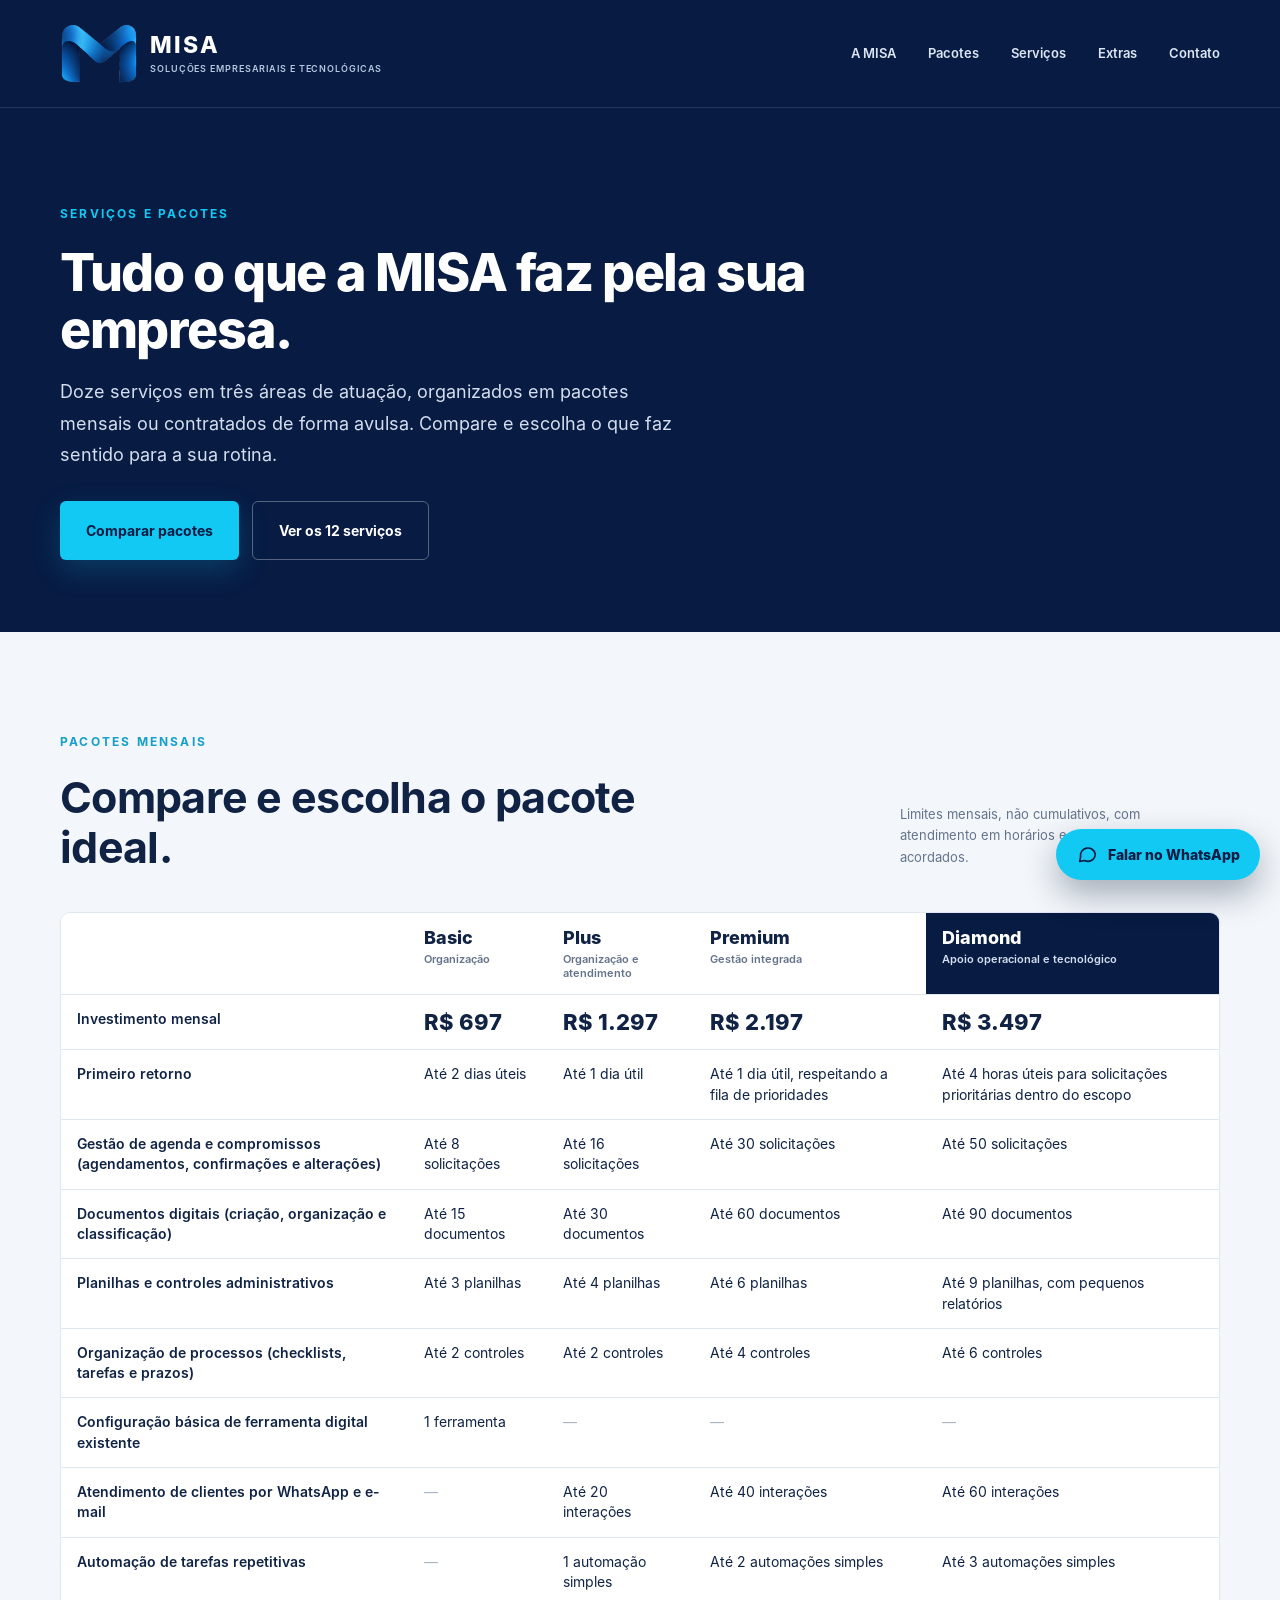
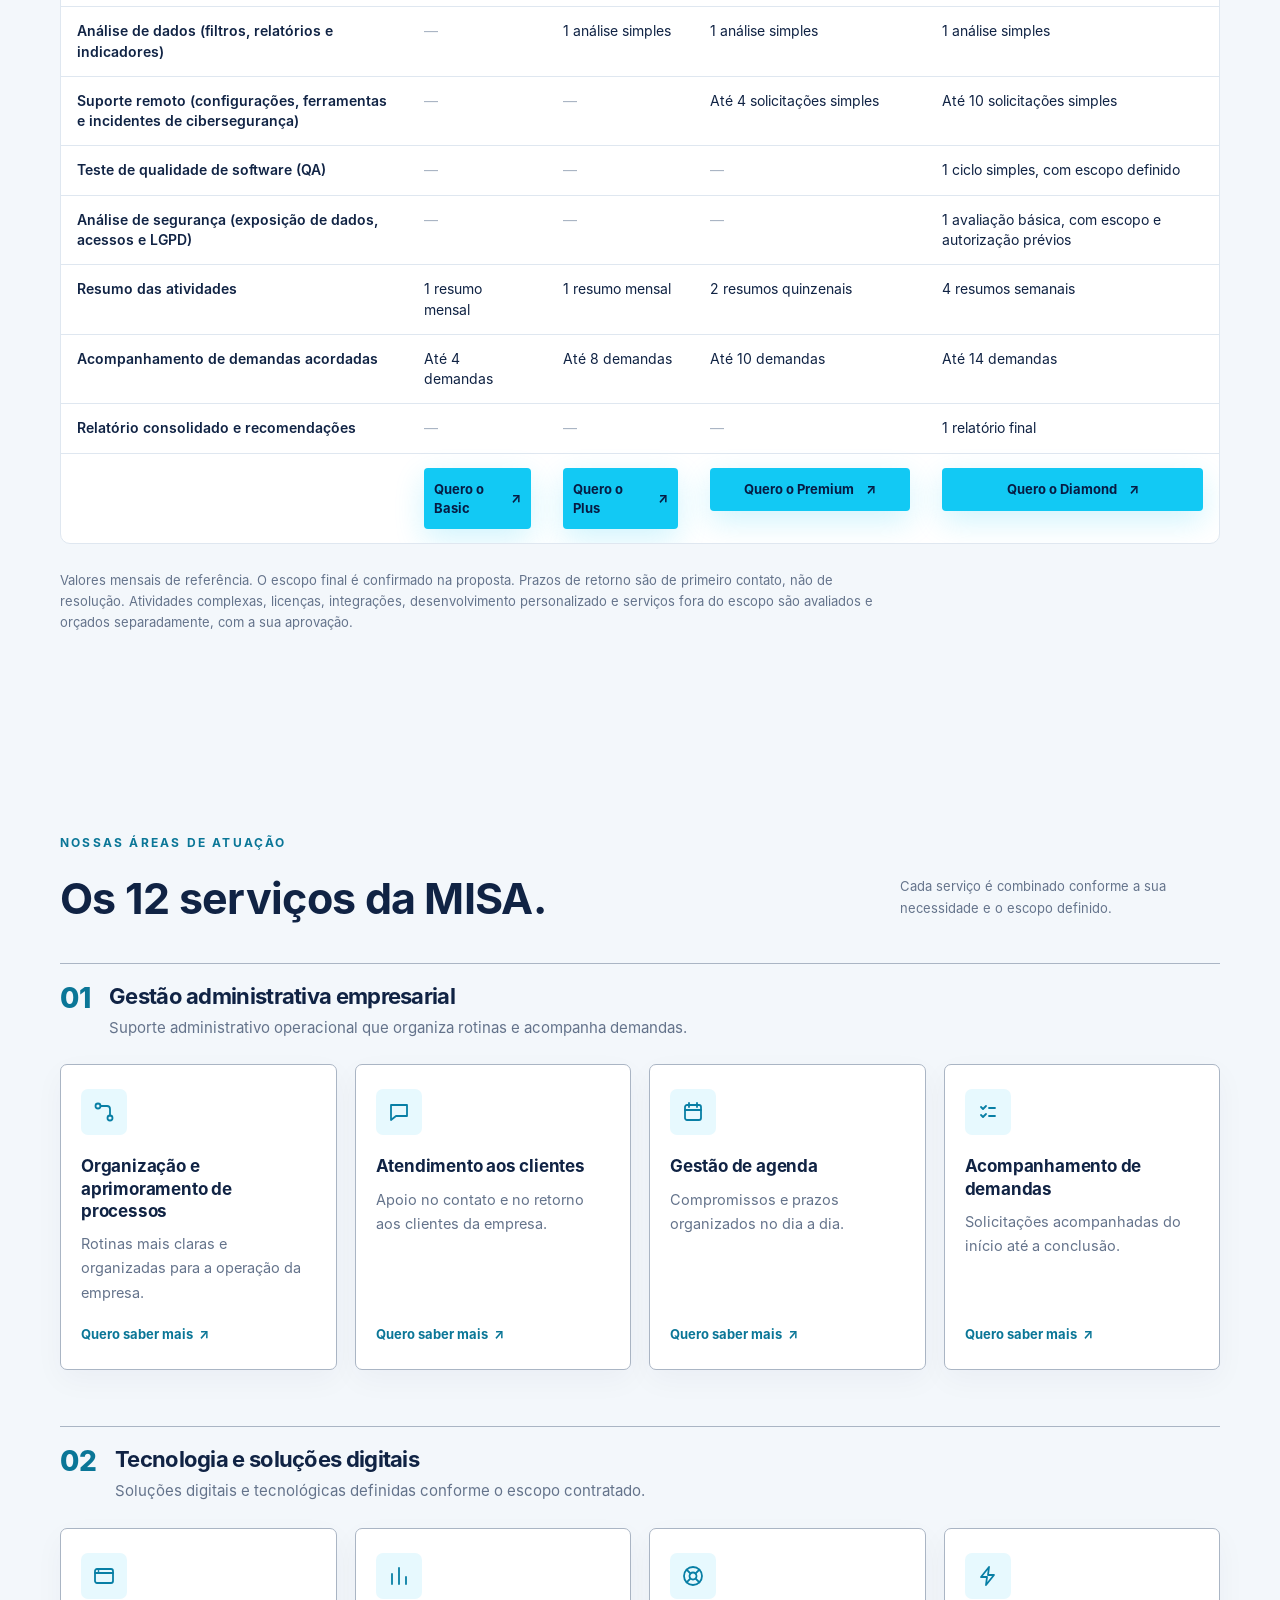
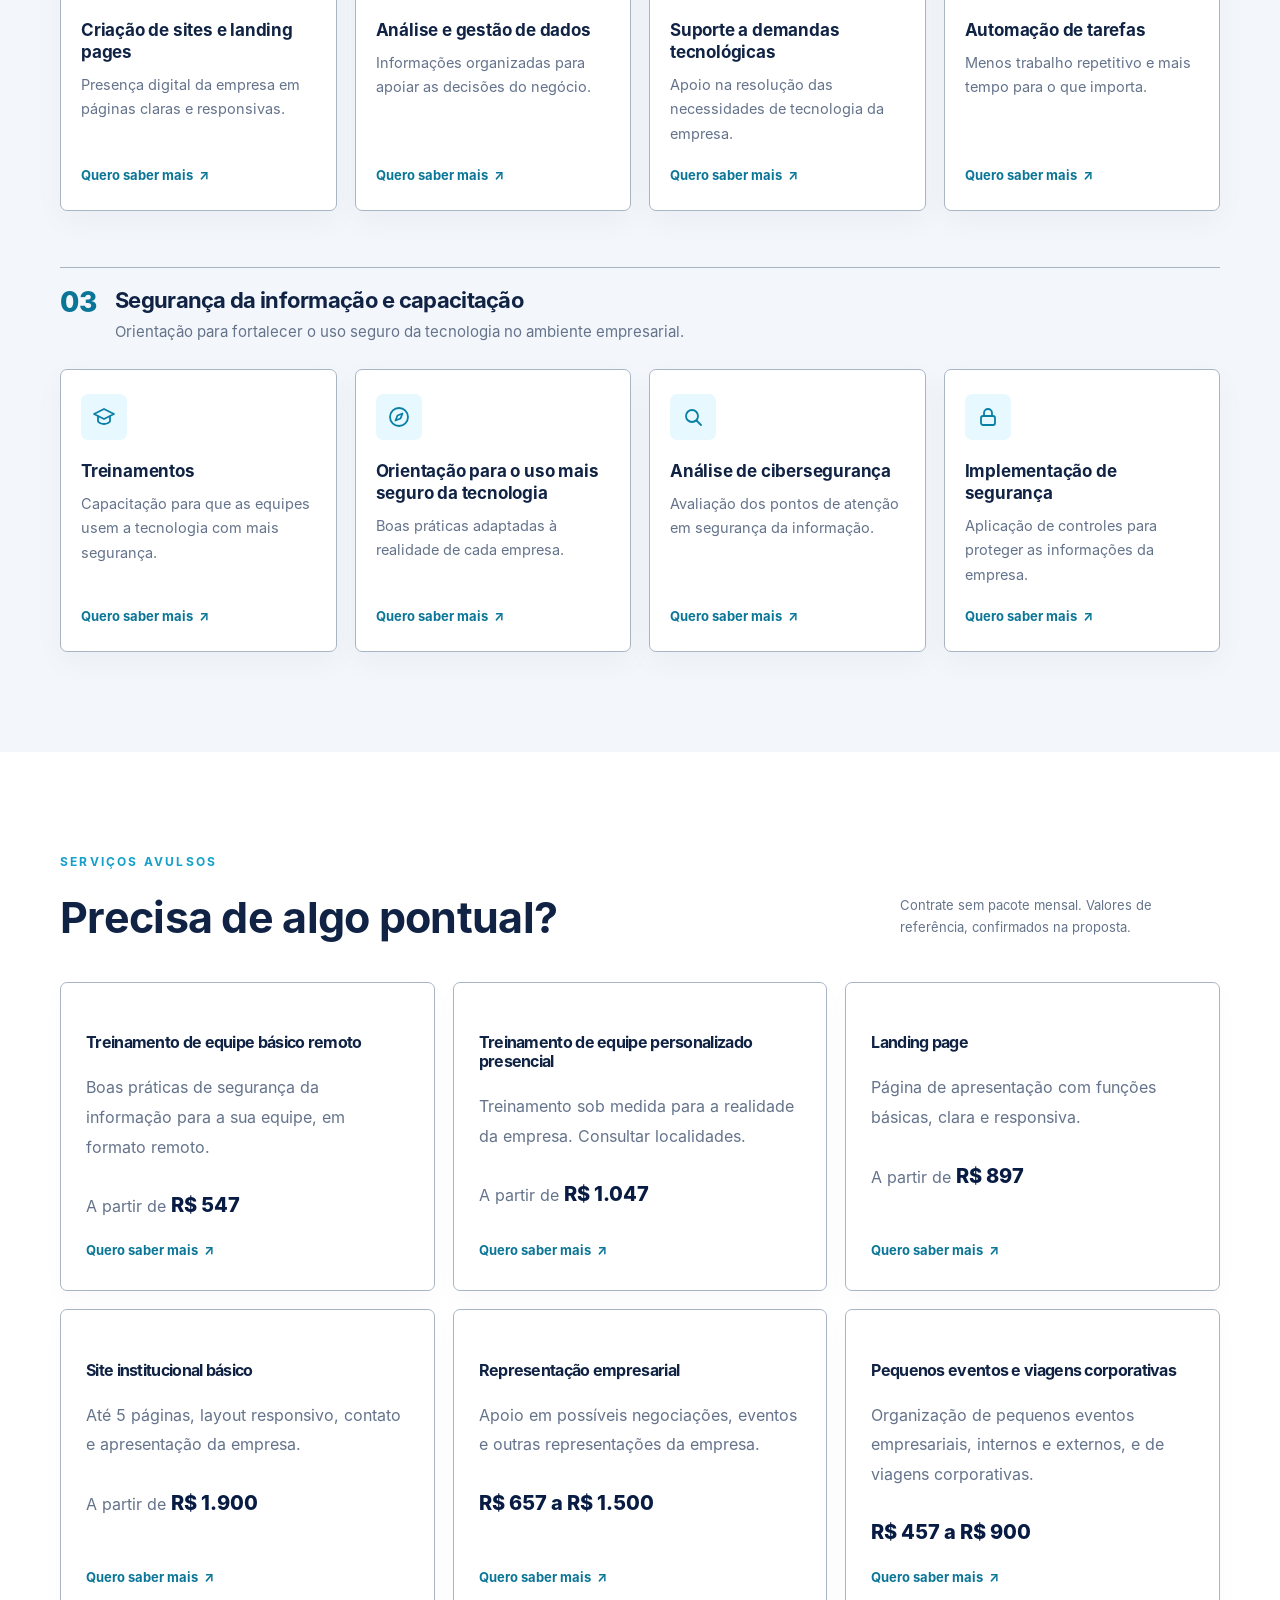
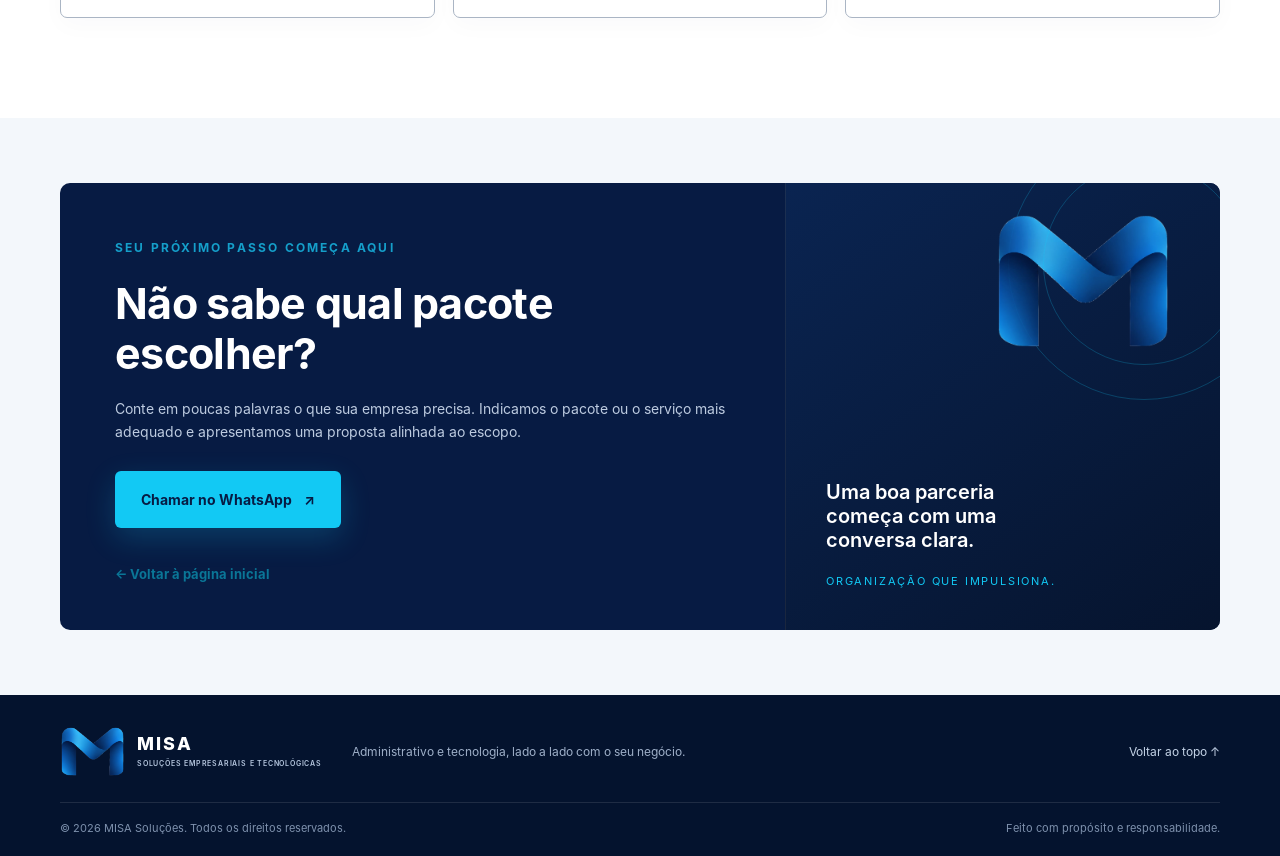
==== servicos.html @ 06e8f9dd "Add files via upload" ====
<!doctype html>
<html lang="pt-br">
<head>
  <meta charset="utf-8">
  <meta name="google" content="notranslate">
  <meta name="viewport" content="width=device-width, initial-scale=1">
  <meta name="theme-color" content="#071B43">
  <title>Serviços e pacotes | MISA Soluções</title>
  <meta name="description" content="Conheça os 12 serviços da MISA em gestão administrativa, tecnologia e segurança da informação, compare os pacotes Basic, Plus, Premium e Diamond e veja os serviços avulsos.">
  <meta name="robots" content="index, follow, max-image-preview:large">
  <meta name="referrer" content="strict-origin-when-cross-origin">
  <meta property="og:type" content="website">
  <meta property="og:locale" content="pt_br">
  <meta property="og:site_name" content="MISA Soluções">
  <meta property="og:title" content="Serviços e pacotes | MISA Soluções">
  <meta property="og:description" content="Conheça os 12 serviços da MISA em gestão administrativa, tecnologia e segurança da informação, compare os pacotes Basic, Plus, Premium e Diamond e veja os serviços avulsos.">
  <meta name="twitter:card" content="summary">
  <!-- CSP inicial para pré-visualização local; configure os mesmos controles (incluindo frame-ancestors) como cabeçalhos HTTP na hospedagem. -->
  <meta http-equiv="Content-Security-Policy" content="default-src 'self'; base-uri 'self'; object-src 'none'; form-action 'none'; upgrade-insecure-requests; img-src 'self'; style-src 'self'; script-src 'self'; connect-src 'self';">
  <link rel="icon" type="image/png" href="img/M-cortado.png">
  <link rel="preload" href="fonts/inter-400.woff2" as="font" type="font/woff2" crossorigin>
  <link rel="preload" href="fonts/inter-800.woff2" as="font" type="font/woff2" crossorigin>
  <link rel="stylesheet" href="styles.css">
  <script src="script.js" defer></script>
  <script type="application/ld+json">
{
  "@context": "https://schema.org",
  "@type": "ProfessionalService",
  "name": "MISA Soluções Empresariais e Tecnológicas",
  "alternateName": "MISA Soluções",
  "telephone": "+5551991355704",
  "email": "misa.solucoesadmetecnologia@gmail.com",
  "hasOfferCatalog": {
    "@type": "OfferCatalog",
    "name": "Produtos e serviços da MISA",
    "itemListElement": [
      {
        "@type": "OfferCatalog",
        "name": "Gestão administrativa empresarial",
        "itemListElement": [
          {
            "@type": "Offer",
            "itemOffered": {
              "@type": "Service",
              "name": "Organização e aprimoramento de processos",
              "description": "Rotinas mais claras e organizadas para a operação da empresa."
            }
          },
          {
            "@type": "Offer",
            "itemOffered": {
              "@type": "Service",
              "name": "Atendimento aos clientes",
              "description": "Apoio no contato e no retorno aos clientes da empresa."
            }
          },
          {
            "@type": "Offer",
            "itemOffered": {
              "@type": "Service",
              "name": "Gestão de agenda",
              "description": "Compromissos e prazos organizados no dia a dia."
            }
          },
          {
            "@type": "Offer",
            "itemOffered": {
              "@type": "Service",
              "name": "Acompanhamento de demandas",
              "description": "Solicitações acompanhadas do início até a conclusão."
            }
          }
        ]
      },
      {
        "@type": "OfferCatalog",
        "name": "Tecnologia e soluções digitais",
        "itemListElement": [
          {
            "@type": "Offer",
            "itemOffered": {
              "@type": "Service",
              "name": "Criação de sites e landing pages",
              "description": "Presença digital da empresa em páginas claras e responsivas."
            }
          },
          {
            "@type": "Offer",
            "itemOffered": {
              "@type": "Service",
              "name": "Análise e gestão de dados",
              "description": "Informações organizadas para apoiar as decisões do negócio."
            }
          },
          {
            "@type": "Offer",
            "itemOffered": {
              "@type": "Service",
              "name": "Suporte a demandas tecnológicas",
              "description": "Apoio na resolução das necessidades de tecnologia da empresa."
            }
          },
          {
            "@type": "Offer",
            "itemOffered": {
              "@type": "Service",
              "name": "Automação de tarefas",
              "description": "Menos trabalho repetitivo e mais tempo para o que importa."
            }
          }
        ]
      },
      {
        "@type": "OfferCatalog",
        "name": "Segurança da informação e capacitação",
        "itemListElement": [
          {
            "@type": "Offer",
            "itemOffered": {
              "@type": "Service",
              "name": "Treinamentos",
              "description": "Capacitação para que as equipes usem a tecnologia com mais segurança."
            }
          },
          {
            "@type": "Offer",
            "itemOffered": {
              "@type": "Service",
              "name": "Orientação para o uso mais seguro da tecnologia",
              "description": "Boas práticas adaptadas à realidade de cada empresa."
            }
          },
          {
            "@type": "Offer",
            "itemOffered": {
              "@type": "Service",
              "name": "Análise de cibersegurança",
              "description": "Avaliação dos pontos de atenção em segurança da informação."
            }
          },
          {
            "@type": "Offer",
            "itemOffered": {
              "@type": "Service",
              "name": "Implementação de segurança",
              "description": "Aplicação de controles para proteger as informações da empresa."
            }
          }
        ]
      }
    ]
  }
}
  </script>
</head>
<body id="topo">
  <a class="skip-link" href="#conteudo">Pular para o conteúdo</a>
  <header class="site-header">
    <div class="container nav-wrap">
      <a class="brand" href="index.html" aria-label="MISA Soluções - início">
        <img class="brand-symbol" src="img/M-cortado.png" alt="" width="891" height="702">
        <span class="brand-name">MISA <small>SOLUÇÕES EMPRESARIAIS E TECNOLÓGICAS</small></span>
      </a>
      <button class="menu-toggle" type="button" aria-expanded="false" aria-controls="nav-principal">
        <span class="sr-only">Abrir menu</span><span aria-hidden="true">☰</span>
      </button>
      <nav id="nav-principal" class="nav" aria-label="Navegação principal">
        <a href="index.html#sobre">A MISA</a>
        <a href="#pacotes">Pacotes</a>
        <a href="#servicos">Serviços</a>
        <a href="#avulsos">Extras</a>
        <a href="index.html#contato">Contato</a>
      </nav>
    </div>
  </header>

  <main id="conteudo">
    <section class="section page-hero">
      <div class="container">
        <p class="eyebrow">SERVIÇOS E PACOTES</p>
        <h1>Tudo o que a MISA faz pela sua empresa.</h1>
        <p class="hero-lead">Doze serviços em três áreas de atuação, organizados em pacotes mensais ou contratados de forma avulsa. Compare e escolha o que faz sentido para a sua rotina.</p>
        <div class="hero-actions">
          <a class="button button-primary button-lg" href="#pacotes">Comparar pacotes</a>
          <a class="button button-ghost button-lg" href="#servicos">Ver os 12 serviços</a>
        </div>
      </div>
    </section>

    <section class="section plans-compare" id="pacotes">
      <div class="container">
        <div class="section-heading"><div><p class="eyebrow">PACOTES MENSAIS</p><h2>Compare e escolha o pacote ideal.</h2></div><p>Limites mensais, não cumulativos, com atendimento em horários e canais previamente acordados.</p></div>
        <div class="table-wrap" role="region" aria-label="Comparação dos pacotes (role para o lado em telas pequenas)" tabindex="0">
          <table class="plan-table">
            <caption class="sr-only">Comparação dos pacotes mensais Basic, Plus, Premium e Diamond</caption>
            <thead><tr><th scope="col"><span class="sr-only">Item</span></th><th scope="col">Basic<small>Organização</small></th><th scope="col">Plus<small>Organização e atendimento</small></th><th scope="col">Premium<small>Gestão integrada</small></th><th scope="col" class="is-top">Diamond<small>Apoio operacional e tecnológico</small></th></tr></thead>
            <tbody>
              <tr class="row-price"><th scope="row">Investimento mensal</th><td><b>R$ 697</b></td><td><b>R$ 1.297</b></td><td><b>R$ 2.197</b></td><td><b>R$ 3.497</b></td></tr>
              <tr><th scope="row">Primeiro retorno</th><td>Até 2 dias úteis</td><td>Até 1 dia útil</td><td>Até 1 dia útil, respeitando a fila de prioridades</td><td>Até 4 horas úteis para solicitações prioritárias dentro do escopo</td></tr>
              <tr><th scope="row">Gestão de agenda e compromissos (agendamentos, confirmações e alterações)</th><td>Até 8 solicitações</td><td>Até 16 solicitações</td><td>Até 30 solicitações</td><td>Até 50 solicitações</td></tr>
              <tr><th scope="row">Documentos digitais (criação, organização e classificação)</th><td>Até 15 documentos</td><td>Até 30 documentos</td><td>Até 60 documentos</td><td>Até 90 documentos</td></tr>
              <tr><th scope="row">Planilhas e controles administrativos</th><td>Até 3 planilhas</td><td>Até 4 planilhas</td><td>Até 6 planilhas</td><td>Até 9 planilhas, com pequenos relatórios</td></tr>
              <tr><th scope="row">Organização de processos (checklists, tarefas e prazos)</th><td>Até 2 controles</td><td>Até 2 controles</td><td>Até 4 controles</td><td>Até 6 controles</td></tr>
              <tr><th scope="row">Configuração básica de ferramenta digital existente</th><td>1 ferramenta</td><td class="is-empty"><span aria-hidden="true">—</span><span class="sr-only">Não incluso</span></td><td class="is-empty"><span aria-hidden="true">—</span><span class="sr-only">Não incluso</span></td><td class="is-empty"><span aria-hidden="true">—</span><span class="sr-only">Não incluso</span></td></tr>
              <tr><th scope="row">Atendimento de clientes por WhatsApp e e-mail</th><td class="is-empty"><span aria-hidden="true">—</span><span class="sr-only">Não incluso</span></td><td>Até 20 interações</td><td>Até 40 interações</td><td>Até 60 interações</td></tr>
              <tr><th scope="row">Automação de tarefas repetitivas</th><td class="is-empty"><span aria-hidden="true">—</span><span class="sr-only">Não incluso</span></td><td>1 automação simples</td><td>Até 2 automações simples</td><td>Até 3 automações simples</td></tr>
              <tr><th scope="row">Análise de dados (filtros, relatórios e indicadores)</th><td class="is-empty"><span aria-hidden="true">—</span><span class="sr-only">Não incluso</span></td><td>1 análise simples</td><td>1 análise simples</td><td>1 análise simples</td></tr>
              <tr><th scope="row">Suporte remoto (configurações, ferramentas e incidentes de cibersegurança)</th><td class="is-empty"><span aria-hidden="true">—</span><span class="sr-only">Não incluso</span></td><td class="is-empty"><span aria-hidden="true">—</span><span class="sr-only">Não incluso</span></td><td>Até 4 solicitações simples</td><td>Até 10 solicitações simples</td></tr>
              <tr><th scope="row">Teste de qualidade de software (QA)</th><td class="is-empty"><span aria-hidden="true">—</span><span class="sr-only">Não incluso</span></td><td class="is-empty"><span aria-hidden="true">—</span><span class="sr-only">Não incluso</span></td><td class="is-empty"><span aria-hidden="true">—</span><span class="sr-only">Não incluso</span></td><td>1 ciclo simples, com escopo definido</td></tr>
              <tr><th scope="row">Análise de segurança (exposição de dados, acessos e LGPD)</th><td class="is-empty"><span aria-hidden="true">—</span><span class="sr-only">Não incluso</span></td><td class="is-empty"><span aria-hidden="true">—</span><span class="sr-only">Não incluso</span></td><td class="is-empty"><span aria-hidden="true">—</span><span class="sr-only">Não incluso</span></td><td>1 avaliação básica, com escopo e autorização prévios</td></tr>
              <tr><th scope="row">Resumo das atividades</th><td>1 resumo mensal</td><td>1 resumo mensal</td><td>2 resumos quinzenais</td><td>4 resumos semanais</td></tr>
              <tr><th scope="row">Acompanhamento de demandas acordadas</th><td>Até 4 demandas</td><td>Até 8 demandas</td><td>Até 10 demandas</td><td>Até 14 demandas</td></tr>
              <tr><th scope="row">Relatório consolidado e recomendações</th><td class="is-empty"><span aria-hidden="true">—</span><span class="sr-only">Não incluso</span></td><td class="is-empty"><span aria-hidden="true">—</span><span class="sr-only">Não incluso</span></td><td class="is-empty"><span aria-hidden="true">—</span><span class="sr-only">Não incluso</span></td><td>1 relatório final</td></tr>
              <tr class="row-cta"><th scope="row"><span class="sr-only">Contratar</span></th><td><a class="button button-primary" href="https://wa.me/5551991355704?text=Ol%C3%A1%21%20Vim%20pelo%20site%20da%20MISA%20e%20quero%20saber%20mais%20sobre%20o%20pacote%20Basic." target="_blank" rel="noopener noreferrer">Quero o Basic <span aria-hidden="true">↗</span><span class="sr-only"> (abre em nova aba)</span></a></td><td><a class="button button-primary" href="https://wa.me/5551991355704?text=Ol%C3%A1%21%20Vim%20pelo%20site%20da%20MISA%20e%20quero%20saber%20mais%20sobre%20o%20pacote%20Plus." target="_blank" rel="noopener noreferrer">Quero o Plus <span aria-hidden="true">↗</span><span class="sr-only"> (abre em nova aba)</span></a></td><td><a class="button button-primary" href="https://wa.me/5551991355704?text=Ol%C3%A1%21%20Vim%20pelo%20site%20da%20MISA%20e%20quero%20saber%20mais%20sobre%20o%20pacote%20Premium." target="_blank" rel="noopener noreferrer">Quero o Premium <span aria-hidden="true">↗</span><span class="sr-only"> (abre em nova aba)</span></a></td><td><a class="button button-primary" href="https://wa.me/5551991355704?text=Ol%C3%A1%21%20Vim%20pelo%20site%20da%20MISA%20e%20quero%20saber%20mais%20sobre%20o%20pacote%20Diamond." target="_blank" rel="noopener noreferrer">Quero o Diamond <span aria-hidden="true">↗</span><span class="sr-only"> (abre em nova aba)</span></a></td></tr>
            </tbody>
          </table>
        </div>
        <p class="plan-note">Valores mensais de referência. O escopo final é confirmado na proposta. Prazos de retorno são de primeiro contato, não de resolução. Atividades complexas, licenças, integrações, desenvolvimento personalizado e serviços fora do escopo são avaliados e orçados separadamente, com a sua aprovação.</p>
      </div>
    </section>

    <section class="section services" id="servicos">
      <div class="container">
        <div class="section-heading"><div><p class="eyebrow">NOSSAS ÁREAS DE ATUAÇÃO</p><h2>Os 12 serviços da MISA.</h2></div><p>Cada serviço é combinado conforme a sua necessidade e o escopo definido.</p></div>
        <div class="service-group" id="gestao">
          <div class="service-group-head"><span class="service-group-num" aria-hidden="true">01</span><div><h3>Gestão administrativa empresarial</h3><p>Suporte administrativo operacional que organiza rotinas e acompanha demandas.</p></div></div>
          <div class="service-grid">
            <article class="service-card"><div class="service-icon" aria-hidden="true"><svg viewBox="0 0 24 24" fill="none" stroke="currentColor" stroke-width="1.8" stroke-linecap="round" stroke-linejoin="round" aria-hidden="true" focusable="false"><circle cx="6" cy="6" r="2.5"/><circle cx="18" cy="18" r="2.5"/><path d="M8.5 6H15a3 3 0 0 1 3 3v6.5"/></svg></div><h4>Organização e aprimoramento de processos</h4><p>Rotinas mais claras e organizadas para a operação da empresa.</p><a class="card-link" href="https://wa.me/5551991355704?text=Ol%C3%A1%21%20Vim%20pelo%20site%20da%20MISA%20e%20quero%20saber%20mais%20sobre%3A%20Organiza%C3%A7%C3%A3o%20e%20aprimoramento%20de%20processos." target="_blank" rel="noopener noreferrer">Quero saber mais <span aria-hidden="true">↗</span><span class="sr-only"> sobre organização e aprimoramento de processos (abre em nova aba)</span></a></article>
            <article class="service-card"><div class="service-icon" aria-hidden="true"><svg viewBox="0 0 24 24" fill="none" stroke="currentColor" stroke-width="1.8" stroke-linecap="round" stroke-linejoin="round" aria-hidden="true" focusable="false"><path d="M4 5h16v11H9l-5 4z"/></svg></div><h4>Atendimento aos clientes</h4><p>Apoio no contato e no retorno aos clientes da empresa.</p><a class="card-link" href="https://wa.me/5551991355704?text=Ol%C3%A1%21%20Vim%20pelo%20site%20da%20MISA%20e%20quero%20saber%20mais%20sobre%3A%20Atendimento%20aos%20clientes." target="_blank" rel="noopener noreferrer">Quero saber mais <span aria-hidden="true">↗</span><span class="sr-only"> sobre atendimento aos clientes (abre em nova aba)</span></a></article>
            <article class="service-card"><div class="service-icon" aria-hidden="true"><svg viewBox="0 0 24 24" fill="none" stroke="currentColor" stroke-width="1.8" stroke-linecap="round" stroke-linejoin="round" aria-hidden="true" focusable="false"><rect x="4" y="5" width="16" height="15" rx="2"/><path d="M4 10h16M8 3v4M16 3v4"/></svg></div><h4>Gestão de agenda</h4><p>Compromissos e prazos organizados no dia a dia.</p><a class="card-link" href="https://wa.me/5551991355704?text=Ol%C3%A1%21%20Vim%20pelo%20site%20da%20MISA%20e%20quero%20saber%20mais%20sobre%3A%20Gest%C3%A3o%20de%20agenda." target="_blank" rel="noopener noreferrer">Quero saber mais <span aria-hidden="true">↗</span><span class="sr-only"> sobre gestão de agenda (abre em nova aba)</span></a></article>
            <article class="service-card"><div class="service-icon" aria-hidden="true"><svg viewBox="0 0 24 24" fill="none" stroke="currentColor" stroke-width="1.8" stroke-linecap="round" stroke-linejoin="round" aria-hidden="true" focusable="false"><path d="M5 7l2 2 3-3M5 15l2 2 3-3M13 8h6M13 16h6"/></svg></div><h4>Acompanhamento de demandas</h4><p>Solicitações acompanhadas do início até a conclusão.</p><a class="card-link" href="https://wa.me/5551991355704?text=Ol%C3%A1%21%20Vim%20pelo%20site%20da%20MISA%20e%20quero%20saber%20mais%20sobre%3A%20Acompanhamento%20de%20demandas." target="_blank" rel="noopener noreferrer">Quero saber mais <span aria-hidden="true">↗</span><span class="sr-only"> sobre acompanhamento de demandas (abre em nova aba)</span></a></article>
          </div>
        </div>
        <div class="service-group" id="tecnologia">
          <div class="service-group-head"><span class="service-group-num" aria-hidden="true">02</span><div><h3>Tecnologia e soluções digitais</h3><p>Soluções digitais e tecnológicas definidas conforme o escopo contratado.</p></div></div>
          <div class="service-grid">
            <article class="service-card"><div class="service-icon" aria-hidden="true"><svg viewBox="0 0 24 24" fill="none" stroke="currentColor" stroke-width="1.8" stroke-linecap="round" stroke-linejoin="round" aria-hidden="true" focusable="false"><rect x="3" y="5" width="18" height="14" rx="2"/><path d="M3 9h18M6.5 7h.01"/></svg></div><h4>Criação de sites e landing pages</h4><p>Presença digital da empresa em páginas claras e responsivas.</p><a class="card-link" href="https://wa.me/5551991355704?text=Ol%C3%A1%21%20Vim%20pelo%20site%20da%20MISA%20e%20quero%20saber%20mais%20sobre%3A%20Cria%C3%A7%C3%A3o%20de%20sites%20e%20landing%20pages." target="_blank" rel="noopener noreferrer">Quero saber mais <span aria-hidden="true">↗</span><span class="sr-only"> sobre criação de sites e landing pages (abre em nova aba)</span></a></article>
            <article class="service-card"><div class="service-icon" aria-hidden="true"><svg viewBox="0 0 24 24" fill="none" stroke="currentColor" stroke-width="1.8" stroke-linecap="round" stroke-linejoin="round" aria-hidden="true" focusable="false"><path d="M5 20V10M12 20V4M19 20v-7"/></svg></div><h4>Análise e gestão de dados</h4><p>Informações organizadas para apoiar as decisões do negócio.</p><a class="card-link" href="https://wa.me/5551991355704?text=Ol%C3%A1%21%20Vim%20pelo%20site%20da%20MISA%20e%20quero%20saber%20mais%20sobre%3A%20An%C3%A1lise%20e%20gest%C3%A3o%20de%20dados." target="_blank" rel="noopener noreferrer">Quero saber mais <span aria-hidden="true">↗</span><span class="sr-only"> sobre análise e gestão de dados (abre em nova aba)</span></a></article>
            <article class="service-card"><div class="service-icon" aria-hidden="true"><svg viewBox="0 0 24 24" fill="none" stroke="currentColor" stroke-width="1.8" stroke-linecap="round" stroke-linejoin="round" aria-hidden="true" focusable="false"><circle cx="12" cy="12" r="9"/><circle cx="12" cy="12" r="3.5"/><path d="M5.6 5.6l3.9 3.9M14.5 14.5l3.9 3.9M18.4 5.6l-3.9 3.9M9.5 14.5l-3.9 3.9"/></svg></div><h4>Suporte a demandas tecnológicas</h4><p>Apoio na resolução das necessidades de tecnologia da empresa.</p><a class="card-link" href="https://wa.me/5551991355704?text=Ol%C3%A1%21%20Vim%20pelo%20site%20da%20MISA%20e%20quero%20saber%20mais%20sobre%3A%20Suporte%20a%20demandas%20tecnol%C3%B3gicas." target="_blank" rel="noopener noreferrer">Quero saber mais <span aria-hidden="true">↗</span><span class="sr-only"> sobre suporte a demandas tecnológicas (abre em nova aba)</span></a></article>
            <article class="service-card"><div class="service-icon" aria-hidden="true"><svg viewBox="0 0 24 24" fill="none" stroke="currentColor" stroke-width="1.8" stroke-linecap="round" stroke-linejoin="round" aria-hidden="true" focusable="false"><path d="M13 3L5 13h6l-1 8 8-10h-6z"/></svg></div><h4>Automação de tarefas</h4><p>Menos trabalho repetitivo e mais tempo para o que importa.</p><a class="card-link" href="https://wa.me/5551991355704?text=Ol%C3%A1%21%20Vim%20pelo%20site%20da%20MISA%20e%20quero%20saber%20mais%20sobre%3A%20Automa%C3%A7%C3%A3o%20de%20tarefas." target="_blank" rel="noopener noreferrer">Quero saber mais <span aria-hidden="true">↗</span><span class="sr-only"> sobre automação de tarefas (abre em nova aba)</span></a></article>
          </div>
        </div>
        <div class="service-group" id="seguranca">
          <div class="service-group-head"><span class="service-group-num" aria-hidden="true">03</span><div><h3>Segurança da informação e capacitação</h3><p>Orientação para fortalecer o uso seguro da tecnologia no ambiente empresarial.</p></div></div>
          <div class="service-grid">
            <article class="service-card"><div class="service-icon" aria-hidden="true"><svg viewBox="0 0 24 24" fill="none" stroke="currentColor" stroke-width="1.8" stroke-linecap="round" stroke-linejoin="round" aria-hidden="true" focusable="false"><path d="M2 9l10-5 10 5-10 5z"/><path d="M6 11.5V16c0 1.5 3 3 6 3s6-1.5 6-3v-4.5"/></svg></div><h4>Treinamentos</h4><p>Capacitação para que as equipes usem a tecnologia com mais segurança.</p><a class="card-link" href="https://wa.me/5551991355704?text=Ol%C3%A1%21%20Vim%20pelo%20site%20da%20MISA%20e%20quero%20saber%20mais%20sobre%3A%20Treinamentos." target="_blank" rel="noopener noreferrer">Quero saber mais <span aria-hidden="true">↗</span><span class="sr-only"> sobre treinamentos (abre em nova aba)</span></a></article>
            <article class="service-card"><div class="service-icon" aria-hidden="true"><svg viewBox="0 0 24 24" fill="none" stroke="currentColor" stroke-width="1.8" stroke-linecap="round" stroke-linejoin="round" aria-hidden="true" focusable="false"><circle cx="12" cy="12" r="9"/><path d="M15.5 8.5l-2 5-5 2 2-5z"/></svg></div><h4>Orientação para o uso mais seguro da tecnologia</h4><p>Boas práticas adaptadas à realidade de cada empresa.</p><a class="card-link" href="https://wa.me/5551991355704?text=Ol%C3%A1%21%20Vim%20pelo%20site%20da%20MISA%20e%20quero%20saber%20mais%20sobre%3A%20Orienta%C3%A7%C3%A3o%20para%20o%20uso%20mais%20seguro%20da%20tecnologia." target="_blank" rel="noopener noreferrer">Quero saber mais <span aria-hidden="true">↗</span><span class="sr-only"> sobre orientação para o uso mais seguro da tecnologia (abre em nova aba)</span></a></article>
            <article class="service-card"><div class="service-icon" aria-hidden="true"><svg viewBox="0 0 24 24" fill="none" stroke="currentColor" stroke-width="1.8" stroke-linecap="round" stroke-linejoin="round" aria-hidden="true" focusable="false"><circle cx="11" cy="11" r="6"/><path d="M20 20l-4.5-4.5"/></svg></div><h4>Análise de cibersegurança</h4><p>Avaliação dos pontos de atenção em segurança da informação.</p><a class="card-link" href="https://wa.me/5551991355704?text=Ol%C3%A1%21%20Vim%20pelo%20site%20da%20MISA%20e%20quero%20saber%20mais%20sobre%3A%20An%C3%A1lise%20de%20ciberseguran%C3%A7a." target="_blank" rel="noopener noreferrer">Quero saber mais <span aria-hidden="true">↗</span><span class="sr-only"> sobre análise de cibersegurança (abre em nova aba)</span></a></article>
            <article class="service-card"><div class="service-icon" aria-hidden="true"><svg viewBox="0 0 24 24" fill="none" stroke="currentColor" stroke-width="1.8" stroke-linecap="round" stroke-linejoin="round" aria-hidden="true" focusable="false"><rect x="5" y="11" width="14" height="9" rx="2"/><path d="M8 11V8a4 4 0 0 1 8 0v3"/></svg></div><h4>Implementação de segurança</h4><p>Aplicação de controles para proteger as informações da empresa.</p><a class="card-link" href="https://wa.me/5551991355704?text=Ol%C3%A1%21%20Vim%20pelo%20site%20da%20MISA%20e%20quero%20saber%20mais%20sobre%3A%20Implementa%C3%A7%C3%A3o%20de%20seguran%C3%A7a." target="_blank" rel="noopener noreferrer">Quero saber mais <span aria-hidden="true">↗</span><span class="sr-only"> sobre implementação de segurança (abre em nova aba)</span></a></article>
          </div>
        </div>
      </div>
    </section>

    <section class="section extras" id="avulsos">
      <div class="container">
        <div class="section-heading"><div><p class="eyebrow">SERVIÇOS AVULSOS</p><h2>Precisa de algo pontual?</h2></div><p>Contrate sem pacote mensal. Valores de referência, confirmados na proposta.</p></div>
        <div class="service-grid extras-grid">
          <article class="service-card extra-card"><h4>Treinamento de equipe básico remoto</h4><p>Boas práticas de segurança da informação para a sua equipe, em formato remoto.</p><p class="extra-price"><span>A partir de</span> <b>R$ 547</b></p><a class="card-link" href="https://wa.me/5551991355704?text=Ol%C3%A1%21%20Vim%20pelo%20site%20da%20MISA%20e%20quero%20saber%20mais%20sobre%3A%20treinamento%20b%C3%A1sico%20remoto%20de%20equipe." target="_blank" rel="noopener noreferrer">Quero saber mais <span aria-hidden="true">↗</span><span class="sr-only"> sobre treinamento básico remoto de equipe (abre em nova aba)</span></a></article>
          <article class="service-card extra-card"><h4>Treinamento de equipe personalizado presencial</h4><p>Treinamento sob medida para a realidade da empresa. Consultar localidades.</p><p class="extra-price"><span>A partir de</span> <b>R$ 1.047</b></p><a class="card-link" href="https://wa.me/5551991355704?text=Ol%C3%A1%21%20Vim%20pelo%20site%20da%20MISA%20e%20quero%20saber%20mais%20sobre%3A%20treinamento%20personalizado%20presencial." target="_blank" rel="noopener noreferrer">Quero saber mais <span aria-hidden="true">↗</span><span class="sr-only"> sobre treinamento personalizado presencial (abre em nova aba)</span></a></article>
          <article class="service-card extra-card"><h4>Landing page</h4><p>Página de apresentação com funções básicas, clara e responsiva.</p><p class="extra-price"><span>A partir de</span> <b>R$ 897</b></p><a class="card-link" href="https://wa.me/5551991355704?text=Ol%C3%A1%21%20Vim%20pelo%20site%20da%20MISA%20e%20quero%20saber%20mais%20sobre%3A%20cria%C3%A7%C3%A3o%20de%20landing%20page." target="_blank" rel="noopener noreferrer">Quero saber mais <span aria-hidden="true">↗</span><span class="sr-only"> sobre criação de landing page (abre em nova aba)</span></a></article>
          <article class="service-card extra-card"><h4>Site institucional básico</h4><p>Até 5 páginas, layout responsivo, contato e apresentação da empresa.</p><p class="extra-price"><span>A partir de</span> <b>R$ 1.900</b></p><a class="card-link" href="https://wa.me/5551991355704?text=Ol%C3%A1%21%20Vim%20pelo%20site%20da%20MISA%20e%20quero%20saber%20mais%20sobre%3A%20site%20institucional%20b%C3%A1sico." target="_blank" rel="noopener noreferrer">Quero saber mais <span aria-hidden="true">↗</span><span class="sr-only"> sobre site institucional básico (abre em nova aba)</span></a></article>
          <article class="service-card extra-card"><h4>Representação empresarial</h4><p>Apoio em possíveis negociações, eventos e outras representações da empresa.</p><p class="extra-price"><b>R$ 657 a R$ 1.500</b></p><a class="card-link" href="https://wa.me/5551991355704?text=Ol%C3%A1%21%20Vim%20pelo%20site%20da%20MISA%20e%20quero%20saber%20mais%20sobre%3A%20representa%C3%A7%C3%A3o%20empresarial." target="_blank" rel="noopener noreferrer">Quero saber mais <span aria-hidden="true">↗</span><span class="sr-only"> sobre representação empresarial (abre em nova aba)</span></a></article>
          <article class="service-card extra-card"><h4>Pequenos eventos e viagens corporativas</h4><p>Organização de pequenos eventos empresariais, internos e externos, e de viagens corporativas.</p><p class="extra-price"><b>R$ 457 a R$ 900</b></p><a class="card-link" href="https://wa.me/5551991355704?text=Ol%C3%A1%21%20Vim%20pelo%20site%20da%20MISA%20e%20quero%20saber%20mais%20sobre%3A%20organiza%C3%A7%C3%A3o%20de%20eventos%20e%20viagens%20corporativas." target="_blank" rel="noopener noreferrer">Quero saber mais <span aria-hidden="true">↗</span><span class="sr-only"> sobre organização de eventos e viagens corporativas (abre em nova aba)</span></a></article>
        </div>
      </div>
    </section>

    <section class="section contact" id="contato">
      <div class="container contact-panel">
        <div class="contact-copy"><p class="eyebrow">SEU PRÓXIMO PASSO COMEÇA AQUI</p><h2>Não sabe qual pacote escolher?</h2><p>Conte em poucas palavras o que sua empresa precisa. Indicamos o pacote ou o serviço mais adequado e apresentamos uma proposta alinhada ao escopo.</p>
          <p class="contact-main"><a class="button button-primary button-lg" href="https://wa.me/5551991355704?text=Ol%C3%A1%21%20Vim%20pelo%20site%20da%20MISA%20e%20gostaria%20de%20ajuda%20para%20escolher%20o%20pacote%20ideal%20para%20a%20minha%20empresa." target="_blank" rel="noopener noreferrer">Chamar no WhatsApp <span aria-hidden="true">↗</span> <span class="sr-only">(abre em nova aba)</span></a></p>
          <p class="back-home"><a class="card-link" href="index.html">← Voltar à página inicial</a></p>
        </div>
        <div class="contact-aside"><img class="aside-mark" src="img/M-cortado.png" alt="" width="891" height="702"><p>Uma boa parceria começa com uma conversa clara.</p><span>ORGANIZAÇÃO QUE IMPULSIONA.</span></div>
      </div>
    </section>
  </main>

  <a class="float-cta" href="https://wa.me/5551991355704?text=Ol%C3%A1%21%20Vim%20pelo%20site%20da%20MISA%20e%20gostaria%20de%20conversar%20sobre%20as%20necessidades%20da%20minha%20empresa." target="_blank" rel="noopener noreferrer"><svg viewBox="0 0 24 24" fill="none" stroke="currentColor" stroke-width="1.8" stroke-linecap="round" stroke-linejoin="round" aria-hidden="true" focusable="false"><path d="M21 12a8 8 0 0 1-11.7 7.1L4 20l1-4.7A8 8 0 1 1 21 12z"/></svg><span>Falar no WhatsApp</span> <span class="sr-only">(abre em nova aba)</span></a>

  <footer class="site-footer">
    <div class="container footer-top"><a class="brand brand-footer" href="index.html" aria-label="MISA Soluções — voltar à página inicial"><img class="brand-symbol" src="img/M-cortado.png" alt="" width="891" height="702"><span class="brand-name">MISA <small>SOLUÇÕES EMPRESARIAIS E TECNOLÓGICAS</small></span></a><p>Administrativo e tecnologia, lado a lado com o seu negócio.</p><a href="#topo" class="back-top">Voltar ao topo ↑</a></div>
    <div class="container footer-bottom"><span>© <span id="year">2026</span> MISA Soluções. Todos os direitos reservados.</span><span>Feito com propósito e responsabilidade.</span></div>
  </footer>
</body>
</html>
---- styles.css ----
/* Fontes hospedadas no projeto (a CSP bloqueia fontes externas). Inter: licença em fonts/Inter-LICENSE.txt.
   Montserrat: adicione os arquivos .woff2 em fonts/ e declare aqui com @font-face (font-family: Montserrat). */
@font-face {
  font-family: Inter;
  font-style: normal;
  font-weight: 400;
  font-display: swap;
  src: url("fonts/inter-400.woff2") format("woff2")
}

@font-face {
  font-family: Inter;
  font-style: normal;
  font-weight: 600;
  font-display: swap;
  src: url("fonts/inter-600.woff2") format("woff2")
}

@font-face {
  font-family: Inter;
  font-style: normal;
  font-weight: 700;
  font-display: swap;
  src: url("fonts/inter-700.woff2") format("woff2")
}

@font-face {
  font-family: Inter;
  font-style: normal;
  font-weight: 800;
  font-display: swap;
  src: url("fonts/inter-800.woff2") format("woff2")
}

:root {
  --navy: #071B43;
  --white: #fff;
  --cyan: #12C9F4;
  --cyan-soft: #8abde2;
  --ink: #102344;
  --muted: #64738b;
  --gray: #aab5c4;
  --pale: #f3f7fb;
  --line: #dfe7f0;
  --max: 1160px
}

* {
  box-sizing: border-box
}

html {
  scroll-behavior: smooth;
  scroll-padding-top: 88px
}

body {
  margin: 0;
  color: var(--ink);
  font-family: Inter,Arial,sans-serif;
  line-height: 1.65;
  background: #fff
}

a {
  color: inherit
}

button,a {
  -webkit-tap-highlight-color: transparent
}

a:focus-visible,button:focus-visible {
  outline: 3px solid var(--cyan);
  outline-offset: 4px
}

.container {
  width: min(var(--max),calc(100% - 48px));
  margin-inline: auto
}

.section {
  padding: 100px 0
}

.sr-only {
  position: absolute;
  width: 1px;
  height: 1px;
  padding: 0;
  margin: -1px;
  overflow: hidden;
  clip: rect(0,0,0,0);
  white-space: nowrap;
  border: 0
}

.skip-link {
  position: absolute;
  left: 12px;
  top: -60px;
  background: #fff;
  padding: 10px 16px;
  z-index: 1000
}

.skip-link:focus {
  top: 12px
}

.site-header {
  height: 82px;
  background: var(--navy);
  color: #fff;
  position: sticky;
  top: 0;
  z-index: 50;
  border-bottom: 1px solid #ffffff1c
}

.nav-wrap {
  height: 100%;
  display: flex;
  align-items: center;
  justify-content: space-between
}

.brand {
  display: inline-flex;
  align-items: center;
  gap: 11px;
  text-decoration: none
}

.brand-name {
  font: 800 18px Montserrat,sans-serif;
  letter-spacing: 2px;
  line-height: 1.05
}

.brand-name small {
  display: block;
  font: 600 9px Inter,sans-serif;
  letter-spacing: 4px;
  margin-top: 5px;
  color: #b8c9e1
}

.nav {
  display: flex;
  align-items: center;
  gap: 32px
}

.nav a {
  text-decoration: none;
  color: #dce5f2;
  font-size: 13px;
  font-weight: 600;
  transition: color .2s,transform .2s;
  transform-origin: center
}

.nav a:hover,.nav a:focus-visible {
  color: var(--cyan);
  transform: scale(1.06)
}

.nav .nav-cta {
  border: 1px solid #12c9f4a6;
  border-radius: 5px;
  padding: 11px 16px;
  color: #fff
}

.menu-toggle {
  display: none;
  background: none;
  color: #fff;
  border: 1px solid #ffffff55;
  border-radius: 5px;
  padding: 7px 12px;
  font-size: 22px
}

.hero {
  position: relative;
  overflow: hidden;
  background: var(--navy);
  color: #fff;
  padding: 86px 0 26px;
  min-height: 650px
}

.hero-glow {
  position: absolute;
  width: 600px;
  height: 600px;
  right: -180px;
  top: -240px;
  background: radial-gradient(circle,#12c9f422,transparent 68%);
  pointer-events: none
}

.hero-grid {
  display: grid;
  grid-template-columns: 1.03fr .97fr;
  gap: 50px;
  align-items: center;
  position: relative;
  z-index: 1
}

.eyebrow {
  font-size: 12px;
  font-weight: 700;
  letter-spacing: 2.2px;
  color: #159fca;
  margin: 0 0 20px
}

.hero .eyebrow {
  color: var(--cyan)
}

.eyebrow-dot {
  display: inline-block;
  width: 7px;
  height: 7px;
  background: var(--cyan);
  border-radius: 50%;
  margin-right: 9px;
  box-shadow: 0 0 12px var(--cyan)
}

h1,h2,h3,p {
  margin-top: 0
}

h1,h2,h3,h4 {
  font-family: Montserrat,Inter,sans-serif;
  line-height: 1.17;
  letter-spacing: -.7px
}

h1 {
  font-size: 38px;
  font-weight: 800;
  max-width: 650px;
  margin-bottom: 24px
}

h1 span {
  color: var(--cyan)
}

.hero-lead {
  font-size: 16px;
  line-height: 1.85;
  color: #c6d3e6;
  max-width: 555px
}

.hero-actions {
  display: flex;
  flex-wrap: wrap;
  gap: 13px;
  margin-top: 30px
}

.button {
  display: inline-flex;
  align-items: center;
  gap: 12px;
  padding: 14px 20px;
  border-radius: 4px;
  font-weight: 700;
  font-size: 13px;
  text-decoration: none;
  transition: transform .2s,background .2s
}

.button:hover {
  transform: translateY(-2px)
}

.button-primary {
  background: var(--cyan);
  color: var(--navy)
}

.button-ghost {
  border: 1px solid #ffffff50;
  color: #fff
}

.hero-note {
  display: flex;
  gap: 14px;
  align-items: flex-start;
  margin-top: 42px;
  color: #a8bad3;
  font-size: 11px;
  max-width: 430px
}

.note-line {
  width: 26px;
  height: 2px;
  background: var(--cyan);
  margin-top: 9px;
  flex-shrink: 0
}

.hero-visual {
  min-width: 0;
  position: relative;
  display: grid;
  place-items: center
}

.hero-banner {
  display: block;
  width: 100%;
  height: auto;
  border-radius: 8px
}

.visual-grid {
  position: absolute;
  inset: 10px 0;
  background-image: linear-gradient(#ffffff0c 1px,transparent 1px),linear-gradient(90deg,#ffffff0c 1px,transparent 1px);
  background-size: 30px 30px;
  mask-image: radial-gradient(ellipse,black 15%,transparent 72%)
}

.orbit {
  position: absolute;
  border: 1px solid #12c9f444;
  border-radius: 50%;
  transform: rotate(-28deg)
}

.orbit-one {
  width: 330px;
  height: 250px
}

.orbit-two {
  width: 260px;
  height: 370px;
  transform: rotate(44deg);
  border-color: #ffffff28
}

.visual-core {
  width: 150px;
  height: 150px;
  border: 1px solid #12c9f4a0;
  border-radius: 50%;
  background: linear-gradient(145deg,#102b58,#07132c);
  box-shadow: 0 0 0 13px #12c9f40a,0 0 55px #12c9f426;
  display: flex;
  flex-direction: column;
  align-items: center;
  justify-content: center;
  gap: 8px;
  z-index: 2
}

.core-m {
  font: 800 48px Montserrat,Inter,Arial,sans-serif;
  color: var(--cyan);
  line-height: 1
}

.core-label {
  font-size: 8px;
  letter-spacing: 2px;
  text-align: center;
  line-height: 1.6;
  color: #c8d8ec
}

.float-card {
  position: absolute;
  z-index: 3;
  display: flex;
  align-items: center;
  gap: 12px;
  padding: 13px 16px;
  background: #0c234b;
  border: 1px solid #ffffff26;
  border-radius: 7px;
  box-shadow: 0 18px 50px #0002
}

.float-card b,.float-card small {
  display: block
}

.float-card b {
  font-size: 11px
}

.float-card small {
  font-size: 9px;
  color: #9fb3cf;
  margin-top: 2px
}

.card-top {
  top: 58px;
  right: 4px
}

.card-bottom {
  bottom: 55px;
  left: 4px
}

.mini-icon {
  width: 30px;
  height: 30px;
  border-radius: 5px;
  background: #12c9f420;
  color: var(--cyan);
  display: grid;
  place-items: center;
  font-size: 18px
}

.mini-icon.cyan {
  background: #fff;
  color: var(--navy)
}

.spark {
  position: absolute;
  width: 5px;
  height: 5px;
  border-radius: 50%;
  background: var(--cyan);
  box-shadow: 0 0 16px var(--cyan)
}

.spark-a {
  top: 75px;
  left: 60px
}

.spark-b {
  bottom: 70px;
  right: 55px
}

.hero-footer {
  display: flex;
  align-items: center;
  gap: 18px;
  margin-top: 50px;
  color: #8298b8;
  font-size: 11px;
  letter-spacing: 1.8px
}

.footer-rule {
  height: 1px;
  flex: 1;
  background: #ffffff25
}

.about {
  background: #fff
}

.two-col {
  display: grid;
  grid-template-columns: 1fr 1fr;
  gap: 90px
}

.about-visual {
  width: 100%;
  aspect-ratio: 4 / 3;
  max-height: 520px;
  margin-top: 28px;
  overflow: hidden;
  border-radius: 16px;
  background-color: #e7f4fa;
  background-image: url("img/laptop-seguranca.webp"), linear-gradient(145deg,#eaf8fc,#dce8f2);
  background-position: center;
  background-repeat: no-repeat;
  background-size: cover;
  box-shadow: 0 18px 45px rgba(7,27,67,.12)
}
.about h2,.section-heading h2,.process h2,.contact h2 {
  font-size: clamp(29px,3.4vw,43px);
  margin-bottom: 0
}

.about-text>p {
  font-size: 14px;
  line-height: 1.9
}

.value-list {
  margin-top: 32px;
  border-top: 1px solid var(--line)
}

.about-service-heading {
  font-size: 20px;
  margin: 0 0 18px
}

.value-list>div {
  display: grid;
  grid-template-columns: 40px 110px 1fr;
  gap: 10px;
  padding: 15px 0;
  border-bottom: 1px solid var(--line);
  align-items: center
}

.value-list span {
  font-size: 12px;
  color: #0a7697;
  font-weight: 700
}

.value-list b {
  font-size: 12px
}

.value-list small {
  font-size: 11px;
  color: var(--muted)
}

.value-list > .about-service {
  grid-template-columns: 40px minmax(0,1fr);
  align-items: start
}

.about-service > span {
  grid-column: 1;
  grid-row: 1
}

.about-service > b,.about-service > small {
  grid-column: 2
}

.about-service > small {
  font-size: 14px;
  line-height: 1.7
}

.about-service-list {
  grid-column: 1 / -1;
  display: grid;
  grid-template-columns: repeat(2,minmax(0,1fr));
  column-gap: 20px;
  list-style: none;
  padding: 0;
  margin: 18px 0 0
}

.about-service-list li {
  font-size: 14px;
  color: #4e6077;
  margin: 11px 0;
  padding-left: 17px;
  position: relative
}

.about-service-list li::before {
  content: "";
  position: absolute;
  left: 0;
  top: 7px;
  width: 6px;
  height: 6px;
  border-radius: 50%;
  background: var(--cyan)
}

.services {
  background: var(--pale)
}

.section-heading {
  display: flex;
  justify-content: space-between;
  align-items: flex-end;
  gap: 40px;
  margin-bottom: 40px
}

.section-heading h2 {
  max-width: 620px
}

.section-heading>p {
  max-width: 320px;
  font-size: 13px;
  color: var(--muted);
  margin-bottom: 4px
}

.service-grid {
  display: grid;
  grid-template-columns: repeat(3,1fr);
  gap: 18px
}

.service-card {
  padding: 29px 25px;
  background: #fff;
  border: 1px solid var(--gray);
  border-radius: 7px;
  box-shadow: 0 8px 24px #071b4306;
  transition: transform .24s ease,box-shadow .24s ease
}

.service-card:hover,.service-card:focus-within {
  transform: scale(1.025);
  box-shadow: 0 18px 38px #071b431a
}

.service-card.featured {
  background: var(--navy);
  color: #fff;
  border-color: var(--navy);
  box-shadow: 0 20px 45px #071b431c
}

.service-icon {
  width: 46px;
  height: 46px;
  border-radius: 7px;
  background: #e7f9fe;
  color: #087fa5;
  display: grid;
  place-items: center;
  font-size: 24px;
  margin-bottom: 27px
}

.featured .service-icon {
  background: #12c9f425;
  color: var(--cyan)
}

.service-number {
  font-size: 18px;
  letter-spacing: 1.7px;
  color: #0a7697;
  font-weight: 700;
  margin-bottom: 13px
}

.service-card h3 {
  font-size: 20px;
  margin-bottom: 13px
}

.service-card>p:not(.service-number) {
  font-size: 16px;
  color: var(--muted);
  line-height: 1.85
}

.featured>p:not(.service-number) {
  color: #bdcbe0
}

.service-card ul {
  list-style: none;
  padding: 16px 0 0;
  margin: 18px 0 0;
  border-top: 1px solid var(--line)
}

.featured ul {
  border-color: #ffffff25
}

.service-card li {
  font-size: 14px;
  color: #4e6077;
  margin: 11px 0;
  padding-left: 17px;
  position: relative
}

.service-card li:before {
  content: "";
  position: absolute;
  left: 0;
  top: 7px;
  width: 6px;
  height: 6px;
  border-radius: 50%;
  background: var(--cyan)
}

.featured li {
  color: #d2deed
}

.service-footnote {
  margin: 22px 0 0;
  color: #5a6b82;
  font-size: 18px
}

.service-footnote a {
  color: var(--ink);
  font-weight: 700
}

.about .eyebrow,.services .eyebrow,.process .eyebrow {
  color: #0a7697
}

.service-icon svg {
  width: 24px;
  height: 24px
}

.contact-symbol svg {
  width: 20px;
  height: 20px
}

.process {
  position: relative;
  isolation: isolate;
  overflow: hidden;
  background: #fff
}

.process::before {
  content: "";
  position: absolute;
  inset: 0;
  z-index: -1;
  background: url("img/escritorio.webp") center / cover no-repeat;
  opacity: .16;
  pointer-events: none
}

.process h2 {
  max-width: 600px
}

.process-grid {
  display: grid;
  grid-template-columns: repeat(4,1fr);
  gap: 0;
  margin-top: 45px
}

.process-step {
  padding: 0 24px;
  border-left: 1px solid var(--cyan-soft)
}

.process-step:first-child {
  padding-left: 0;
  border-left: 0
}

.process-step>span {
  font: 700 12px Montserrat,Inter,Arial,sans-serif;
  color: #0a7697
}

.process-step h3 {
  font-size: 17px;
  margin: 17px 0 10px
}

.process-step p {
  font-size: 14px;
  color: var(--muted);
  line-height: 1.8
}

.contact {
  background: var(--pale);
  padding-top: 65px;
  padding-bottom: 65px
}

.contact-panel {
  display: grid;
  grid-template-columns: 1.25fr .75fr;
  background: var(--navy);
  border-radius: 10px;
  overflow: hidden;
  color: #fff;
  min-height: 380px
}

.contact-copy {
  padding: 55px 55px 45px
}

.contact h2 {
  max-width: 600px
}

.contact-copy>p:not(.eyebrow) {
  color: #bdcbe0;
  font-size: 14px;
  margin-top: 18px
}

.contact-details {
  display: flex;
  gap: 30px;
  flex-wrap: wrap;
  margin-top: 30px
}

.contact-link {
  display: flex;
  align-items: center;
  gap: 12px;
  text-decoration: none
}

.contact-link:hover b {
  color: var(--cyan)
}

.contact-symbol {
  display: grid;
  place-items: center;
  width: 39px;
  height: 39px;
  border: 1px solid #12c9f466;
  border-radius: 5px;
  color: var(--cyan);
  font-size: 18px
}

.contact-link small,.contact-link b {
  display: block
}

.contact-link small {
  font-size: 11px;
  letter-spacing: 1.6px;
  color: #91a7c5
}

.contact-link b {
  font-size: 14px;
  color: #fff;
  margin-top: 3px;
  overflow-wrap: anywhere
}

.contact-aside {
  position: relative;
  overflow: hidden;
  display: flex;
  flex-direction: column;
  justify-content: flex-end;
  padding: 40px;
  background: linear-gradient(145deg,#0a2451,#06142e);
  border-left: 1px solid #ffffff14
}

.contact-aside:before,.contact-aside:after {
  content: "";
  position: absolute;
  border: 1px solid #12c9f43a;
  border-radius: 50%;
  width: 270px;
  height: 270px;
  top: -55px;
  right: -60px
}

.contact-aside:after {
  width: 200px;
  height: 200px;
  top: -20px;
  right: -25px
}

.contact-aside p {
  font: 600 20px Montserrat,Inter,Arial,sans-serif;
  max-width: 220px;
  position: relative
}

.contact-aside>span {
  font-size: 11px;
  letter-spacing: 1.8px;
  color: var(--cyan);
  position: relative
}

.site-footer {
  background: #04132e;
  color: #fff;
  padding: 30px 0 18px
}

.footer-top {
  display: flex;
  align-items: center;
  gap: 30px;
  padding-bottom: 25px
}

.brand-footer .brand-name {
  font-size: 15px
}

.footer-top>p {
  font-size: 12px;
  color: #9eafc8;
  margin: 0;
  flex: 1
}

.back-top {
  font-size: 12px;
  text-decoration: none;
  color: #c3d2e6
}

.footer-bottom {
  border-top: 1px solid #ffffff1b;
  padding-top: 16px;
  display: flex;
  justify-content: space-between;
  gap: 20px;
  color: #7e91ad;
  font-size: 11px
}

@media(max-width:900px) {

  .hero-grid {
    gap: 20px
  }

  .hero-visual {
    transform: none
  }

  .two-col {
    gap: 45px
  }

  .service-grid {
    gap: 12px
  }

  .service-card {
    padding: 24px 18px
  }

  .contact-copy {
    padding: 42px 32px
  }

  .contact-aside {
    padding: 30px
  }
}

@media(max-width:500px) {

  .about-service-list {
    grid-template-columns: 1fr
  }
}
@media(max-width:700px) {

  .container {
    width: min(100% - 36px,var(--max))
  }

  .section {
    padding: 72px 0
  }

  .site-header {
    height: 72px
  }

  .menu-toggle {
    display: block
  }

  .nav {
    display: none;
    position: absolute;
    top: 71px;
    left: 0;
    right: 0;
    background: var(--navy);
    padding: 20px 24px 25px;
    flex-direction: column;
    align-items: stretch;
    gap: 18px;
    border-top: 1px solid #ffffff1c
  }

  .nav.is-open {
    display: flex
  }

  .nav a {
    padding: 5px 0
  }

  .nav .nav-cta {
    text-align: center;
    padding: 12px
  }

  .hero {
    padding-top: 65px
  }

  .hero-grid {
    grid-template-columns: 1fr;
    gap: 15px
  }

  .hero-copy {
    position: relative;
    z-index: 3
  }

  .hero-visual {
    min-height: 0;
    transform: none;
    margin-top: 0
  }

  .orbit-one {
    width: 260px;
    height: 200px
  }

  .orbit-two {
    width: 210px;
    height: 290px
  }

  .visual-core {
    width: 125px;
    height: 125px
  }

  .core-m {
    font-size: 40px
  }

  .card-top {
    top: 20px;
    right: 0
  }

  .card-bottom {
    bottom: 25px;
    left: 0
  }

  .hero-footer {
    margin-top: 15px;
    font-size: 10px;
    letter-spacing: 1px
  }

  .two-col {
    grid-template-columns: 1fr;
    gap: 30px
  }

  .section-heading {
    display: block
  }

  .section-heading>p {
    margin-top: 20px
  }

  .service-grid {
    grid-template-columns: 1fr
  }

  .service-card {
    padding: 27px
  }

  .process-grid {
    grid-template-columns: 1fr 1fr;
    gap: 28px 12px
  }

  .process-step {
    padding: 0 0 0 16px
  }

  .process-step:nth-child(odd) {
    border-left: 0;
    padding-left: 0
  }

  .contact-panel {
    grid-template-columns: 1fr
  }

  .contact-copy {
    padding: 36px 25px
  }

  .contact-aside {
    min-height: 210px;
    padding: 28px;
    border-left: 0;
    border-top: 1px solid #ffffff14
  }

  .contact-details {
    gap: 20px;
    flex-direction: column
  }

  .footer-top {
    flex-wrap: wrap;
    gap: 18px
  }

  .footer-top>p {
    order: 3;
    flex-basis: 100%
  }

  .footer-bottom {
    flex-direction: column;
    gap: 8px
  }

  .value-list>div {
    grid-template-columns: 32px 90px 1fr
  }

  .about h2,.section-heading h2,.process h2,.contact h2 {
    font-size: 31px
  }
}

@media(prefers-reduced-motion:reduce) {

  *,*::before,*::after {
    scroll-behavior: auto!important;
    transition: none!important;
    animation: none!important
  }

  .nav a:hover,.nav a:focus-visible,.service-card:hover,.service-card:focus-within {
    transform: none
  }
}

/* Complementos de contenido, foco y énfasis visual */

html {
  scroll-padding-top: 100px
}

.site-header {
  height: 98px
}

.nav a:hover,.nav a:focus-visible {
  transform: scale(1.14)
}

.value-list>div {
  grid-template-columns: 40px 145px 1fr
}

.service-card {
  position: relative;
  opacity: 1;
  transform: scale(1);
  transition: transform .28s ease,box-shadow .28s ease,opacity .28s ease
}

.service-grid:hover .service-card:not(:hover),.service-grid:focus-within .service-card:not(:focus) {
  transform: scale(.94);
  opacity: .82
}

.service-card:hover,.service-card:focus {
  z-index: 3;
  transform: scale(1.075);
  opacity: 1;
  box-shadow: 0 24px 48px #071b4330
}

.service-card:focus-visible {
  outline: 3px solid var(--cyan);
  outline-offset: 4px
}

.formats {
  background-color: var(--navy);
  color: #fff
}

.formats .section-heading h2 {
  color: #fff
}

.formats .section-heading>p,.formats .format-item p {
  color: #bdcbe0
}

.formats .format-item {
  border-color: #ffffff40
}

.formats .format-item>span {
  color: var(--cyan)
}

.format-grid {
  display: grid;
  grid-template-columns: repeat(3,minmax(0,1fr));
  gap: 36px;
  margin-top: 48px
}

.format-item {
  border-top: 1px solid var(--gray);
  padding-top: 18px
}

.format-item>span {
  color: #13a6ce;
  font: 700 12px Montserrat,sans-serif
}

.format-item h3 {
  font-size: 20px;
  margin: 16px 0 10px;
  text-transform: capitalize
}

.format-item p {
  font-size: 13px;
  color: var(--muted);
  line-height: 1.8;
  max-width: 330px
}

@media(max-width:900px) {

  .format-grid {
    gap: 22px
  }

  .value-list>div {
    grid-template-columns: 36px 130px 1fr
  }
}

@media(max-width:700px) {

  html {
    scroll-padding-top: 90px
  }

  .site-header {
    height: 82px
  }

  .nav {
    top: 81px
  }

  .format-grid {
    grid-template-columns: 1fr;
    gap: 14px;
    margin-top: 32px
  }

  .format-item {
    padding-top: 13px
  }

  .format-item h3 {
    margin: 10px 0 6px
  }

  .value-list>div {
    grid-template-columns: 32px minmax(112px,130px) 1fr;
    gap: 8px
  }

  .service-grid:hover .service-card:not(:hover),.service-grid:focus-within .service-card:not(:focus) {
    transform: scale(.97);
    opacity: .84
  }

  .service-card:hover,.service-card:focus {
    transform: scale(1.035)
  }
}

@media(prefers-reduced-motion:reduce) {

  .nav a:hover,.nav a:focus-visible,.service-card,.service-card:hover,.service-card:focus,.service-grid:hover .service-card:not(:hover),.service-grid:focus-within .service-card:not(:focus) {
    transform: none;
    opacity: 1
  }
}

/* Marca com o símbolo aprovado e assinatura legível */

html {
  scroll-padding-top: 112px
}

.site-header {
  height: 108px
}

.brand {
  gap: 12px;
  flex-shrink: 0
}

.brand-symbol {
  display: block;
  width: 78px;
  height: 62px;
  object-fit: contain;
  flex-shrink: 0
}

.brand-name {
  font: 800 23px Montserrat,Inter,sans-serif;
  letter-spacing: 2px;
  line-height: 1.05
}

.brand-name small {
  display: block;
  margin-top: 6px;
  color: #b8c9e1;
  font: 600 9px Inter,Arial,sans-serif;
  letter-spacing: .9px;
  white-space: nowrap
}

.brand-footer .brand-symbol {
  width: 65px;
  height: 52px
}

.brand-footer .brand-name {
  font-size: 18px
}

.brand-footer .brand-name small {
  font-size: 7px;
  letter-spacing: .8px
}

.aside-orb {
  display: none
}

.aside-mark {
  position: absolute;
  top: 28px;
  right: 48px;
  width: 178px;
  height: 140px;
  object-fit: contain;
  opacity: .92
}

@media(max-width:1000px) {

  .menu-toggle {
    display: block
  }

  .nav {
    display: none;
    position: absolute;
    top: 107px;
    left: 0;
    right: 0;
    background: var(--navy);
    padding: 20px 24px 25px;
    flex-direction: column;
    align-items: stretch;
    gap: 18px;
    border-top: 1px solid #ffffff1c
  }

  .nav.is-open {
    display: flex
  }

  .nav a {
    padding: 5px 0
  }

  .nav .nav-cta {
    text-align: center;
    padding: 12px
  }
}

@media(max-width:700px) {

  html {
    scroll-padding-top: 92px
  }

  .site-header {
    height: 86px
  }

  .brand {
    gap: 8px
  }

  .brand-symbol {
    width: 58px;
    height: 48px
  }

  .brand-name {
    font-size: 19px
  }

  .brand-name small {
    font-size: 7.5px;
    letter-spacing: .35px;
    max-width: 170px;
    white-space: normal;
    line-height: 1.2;
    margin-top: 4px
  }

  .brand-footer .brand-symbol {
    width: 56px;
    height: 46px
  }

  .brand-footer .brand-name {
    font-size: 17px
  }

  .brand-footer .brand-name small {
    font-size: 7px;
    letter-spacing: .35px
  }

  .nav {
    top: 85px
  }

  .aside-mark {
    top: 12px;
    right: 40px;
    width: 138px;
    height: 108px
  }
}

@media(max-width:700px) {

  .about-visual {
    aspect-ratio: 16 / 10;
    max-height: none;
    margin-top: 8px
  }
}

/* Cards de produtos e serviços: um card por serviço, agrupados por área de atuação */

.service-group + .service-group {
  margin-top: 56px
}

.service-group-head {
  display: flex;
  align-items: flex-start;
  gap: 18px;
  padding-top: 20px;
  margin-bottom: 24px;
  border-top: 1px solid var(--gray)
}

.service-group-num {
  font: 800 28px Montserrat,Inter,Arial,sans-serif;
  line-height: 1;
  color: #0a7697
}

.service-group-head h3 {
  font-size: 22px;
  margin-bottom: 6px
}

.service-group-head p {
  margin: 0;
  max-width: 640px;
  font-size: 15px;
  color: var(--muted)
}

.service-group .service-grid {
  grid-template-columns: repeat(4,minmax(0,1fr))
}

.service-group .service-card {
  padding: 24px 20px
}

.service-group .service-icon {
  margin-bottom: 20px
}

.service-group .service-card h4 {
  font-size: 17px;
  line-height: 1.3;
  letter-spacing: -.2px;
  margin: 0 0 10px
}

.service-group .service-card>p {
  margin: 0;
  font-size: 14.5px;
  line-height: 1.7;
  color: var(--muted)
}

.hero-logo {
  display: block;
  width: 100%;
  max-width: 440px;
  height: auto
}

@media(max-width:1000px) {

  .service-group .service-grid {
    grid-template-columns: repeat(2,minmax(0,1fr))
  }
}

@media(max-width:700px) {

  .service-group + .service-group {
    margin-top: 44px
  }

  .service-group-head {
    gap: 14px
  }

  .service-group-head h3 {
    font-size: 19px
  }

  .hero-logo {
    max-width: 260px;
    margin-inline: auto
  }
}

@media(max-width:560px) {

  .service-group .service-grid {
    grid-template-columns: 1fr
  }
}

/* ===== Conversão, SEO e acabamento visual ===== */

h1 {
  font-size: clamp(36px,5.4vw,58px);
  line-height: 1.07;
  letter-spacing: -1.4px;
  max-width: 720px
}

.hero {
  background:
    radial-gradient(900px 480px at 8% -10%,#12c9f41a,transparent 60%),
    linear-gradient(180deg,#071b43,#061638);
  padding-bottom: 90px
}

.hero-lead {
  font-size: 18px;
  line-height: 1.75;
  max-width: 560px
}

.hero-micro {
  margin: 18px 0 0;
  font-size: 13px;
  color: #9fb3cf
}

.button-lg {
  padding: 17px 26px;
  font-size: 14px;
  border-radius: 6px
}

.button-primary {
  box-shadow: 0 10px 30px #12c9f433
}

.button-primary:hover {
  background: #4fdcfb
}

.hero-logo {
  filter: drop-shadow(0 20px 50px #12c9f422)
}

/* faixa de diferenciais */

.trust-strip {
  list-style: none;
  margin: -46px 0 0;
  padding: 26px 28px;
  position: relative;
  z-index: 5;
  display: grid;
  grid-template-columns: repeat(4,minmax(0,1fr));
  gap: 24px;
  background: #fff;
  border: 1px solid var(--line);
  border-radius: 10px;
  box-shadow: 0 24px 60px #071b4322
}

.trust-strip li {
  display: flex;
  gap: 12px;
  align-items: flex-start;
  font-size: 13px;
  line-height: 1.55;
  color: var(--muted)
}

.trust-strip svg {
  flex-shrink: 0;
  width: 26px;
  height: 26px;
  padding: 5px;
  border-radius: 50%;
  background: #e7f9fe;
  color: #087fa5
}

.trust-strip b {
  display: block;
  color: var(--ink);
  font-size: 14px;
  margin-bottom: 2px
}

/* personas */

.personas {
  background: #fff;
  padding-top: 110px
}

.persona-grid {
  display: grid;
  grid-template-columns: repeat(3,minmax(0,1fr));
  gap: 20px
}

.persona-card {
  display: flex;
  flex-direction: column;
  padding: 30px 26px;
  background: var(--pale);
  border: 1px solid var(--line);
  border-top: 3px solid var(--cyan);
  border-radius: 8px
}

.persona-card h3 {
  font-size: 20px;
  margin-bottom: 14px
}

.persona-pain {
  font-size: 15px;
  color: var(--muted);
  line-height: 1.75
}

.persona-help {
  font-size: 15px;
  line-height: 1.7;
  margin-bottom: 18px
}

.persona-help b {
  color: #0a7697
}

/* cards de serviço com chamada para ação */

.service-group .service-card {
  display: flex;
  flex-direction: column;
  box-shadow: 0 10px 30px #071b430a
}

.service-group .service-card:hover {
  transform: translateY(-5px);
  box-shadow: 0 22px 44px #071b4324;
  border-color: #12c9f4
}

.service-group .service-grid:hover .service-card:not(:hover) {
  transform: none;
  opacity: 1
}

.card-link {
  display: inline-flex;
  align-items: center;
  gap: 6px;
  margin-top: auto;
  padding-top: 18px;
  font-size: 13px;
  font-weight: 700;
  color: #0a7697;
  text-decoration: none
}

.card-link:hover {
  text-decoration: underline;
  text-underline-offset: 4px
}

.service-group .service-card>p {
  margin-bottom: 0
}

/* chamadas e seções novas */

.section-cta {
  margin: 44px 0 0
}

.section-cta .button {
  box-shadow: 0 10px 30px #12c9f433
}

.contact-main {
  margin: 28px 0 0
}

.contact-copy>p.contact-main {
  margin-top: 28px
}

.contact-details {
  margin-top: 34px
}

.faq {
  background: var(--pale)
}

.faq-wrap {
  display: grid;
  grid-template-columns: .8fr 1.2fr;
  gap: 70px;
  align-items: start
}

.faq-intro h2 {
  font-size: clamp(29px,3.4vw,40px);
  margin-bottom: 16px
}

.faq-intro p:not(.eyebrow) {
  color: var(--muted);
  font-size: 15px
}

.faq-item {
  background: #fff;
  border: 1px solid var(--line);
  border-radius: 8px;
  margin-bottom: 12px
}

.faq-item summary {
  cursor: pointer;
  list-style: none;
  display: flex;
  justify-content: space-between;
  gap: 18px;
  align-items: center;
  padding: 20px 22px;
  font: 700 16px Montserrat,Inter,Arial,sans-serif;
  line-height: 1.4
}

.faq-item summary::-webkit-details-marker {
  display: none
}

.faq-item summary::after {
  content: "+";
  flex-shrink: 0;
  display: grid;
  place-items: center;
  width: 28px;
  height: 28px;
  border-radius: 50%;
  background: #e7f9fe;
  color: #087fa5;
  font-size: 20px;
  line-height: 1
}

.faq-item[open] summary::after {
  content: "\2212"
}

.faq-item summary:focus-visible {
  outline: 3px solid var(--cyan);
  outline-offset: 2px;
  border-radius: 8px
}

.faq-item p {
  margin: 0;
  padding: 0 22px 22px;
  font-size: 15px;
  color: var(--muted);
  line-height: 1.8
}

.float-cta {
  position: fixed;
  right: 20px;
  bottom: 20px;
  z-index: 60;
  display: inline-flex;
  align-items: center;
  gap: 10px;
  padding: 14px 20px;
  border-radius: 999px;
  background: var(--cyan);
  color: var(--navy);
  font-size: 14px;
  font-weight: 800;
  text-decoration: none;
  box-shadow: 0 14px 34px #04132e55
}

.float-cta svg {
  width: 22px;
  height: 22px
}

.float-cta:hover {
  background: #4fdcfb
}

.float-cta:focus-visible {
  outline: 3px solid #fff;
  outline-offset: 3px
}

@media print {
  .float-cta { display: none }
}

/* menu recolhido até 1100px (nav com 5 itens + CTA) */

@media(max-width:1100px) {

  .menu-toggle {
    display: block
  }

  .nav {
    display: none;
    position: absolute;
    top: 107px;
    left: 0;
    right: 0;
    background: var(--navy);
    padding: 20px 24px 25px;
    flex-direction: column;
    align-items: stretch;
    gap: 18px;
    border-top: 1px solid #ffffff1c
  }

  .nav.is-open {
    display: flex
  }

  .nav a {
    padding: 5px 0
  }

  .nav .nav-cta {
    text-align: center;
    padding: 12px
  }

  .trust-strip {
    grid-template-columns: repeat(2,minmax(0,1fr))
  }

  .faq-wrap {
    gap: 40px
  }
}

@media(max-width:900px) {

  .persona-grid {
    grid-template-columns: 1fr
  }

  .faq-wrap {
    grid-template-columns: 1fr
  }
}

@media(max-width:700px) {

  .nav {
    top: 85px
  }

  h1 {
    font-size: 36px;
    letter-spacing: -1px
  }

  .hero {
    padding-bottom: 70px
  }

  .hero-lead {
    font-size: 16px
  }

  .hero-actions .button {
    width: 100%;
    justify-content: center
  }

  .trust-strip {
    grid-template-columns: 1fr;
    margin-top: -36px;
    padding: 22px
  }

  .personas {
    padding-top: 90px
  }

  .float-cta {
    right: 14px;
    bottom: 14px;
    padding: 13px 18px
  }

  .site-footer {
    padding-bottom: 78px
  }
}

@media(prefers-reduced-motion:reduce) {

  .service-group .service-card:hover {
    transform: none
  }
}

/* Pacotes, página de serviços e extras */

.plan-grid {
  display: grid;
  grid-template-columns: repeat(4,1fr);
  gap: 18px;
  align-items: stretch
}

.plan-card {
  display: flex;
  flex-direction: column;
  padding: 30px 24px 26px;
  background: #fff;
  border: 1px solid var(--line);
  border-radius: 10px;
  box-shadow: 0 8px 24px #071b4308
}

.plan-card.is-top {
  background: var(--navy);
  color: #fff;
  border-color: var(--navy);
  box-shadow: 0 20px 45px #071b431c
}

.plan-tag {
  margin: 0 0 6px;
  font-size: 11px;
  font-weight: 700;
  letter-spacing: 1.6px;
  text-transform: uppercase;
  color: #0a7697
}

.plan-card.is-top .plan-tag {
  color: var(--cyan)
}

.plan-card h3 {
  margin: 0 0 10px;
  font: 800 28px Montserrat,Inter,Arial,sans-serif
}

.plan-pitch {
  margin: 0 0 18px;
  font-size: 14px;
  line-height: 1.55;
  color: var(--muted)
}

.plan-card.is-top .plan-pitch,.plan-card.is-top .plan-return {
  color: #d4deee
}

.plan-price {
  display: flex;
  flex-wrap: wrap;
  align-items: baseline;
  gap: 2px 6px;
  margin: 0 0 6px
}

.plan-from {
  flex-basis: 100%;
  font-size: 12px;
  color: var(--muted)
}

.plan-card.is-top .plan-from {
  color: #d4deee
}

.plan-price b {
  font: 800 34px Montserrat,Inter,Arial,sans-serif;
  letter-spacing: -.5px
}

.plan-price small {
  font-size: 14px;
  color: var(--muted)
}

.plan-card.is-top .plan-price small {
  color: #d4deee
}

.plan-return {
  margin: 0 0 18px;
  padding-bottom: 18px;
  border-bottom: 1px solid var(--line);
  font-size: 13px;
  line-height: 1.5;
  color: var(--muted)
}

.plan-card.is-top .plan-return {
  border-color: #ffffff2e
}

.plan-list {
  list-style: none;
  margin: 0 0 24px;
  padding: 0;
  display: grid;
  gap: 10px
}

.plan-list li {
  display: flex;
  gap: 10px;
  font-size: 14px;
  line-height: 1.45
}

.plan-list svg {
  flex: none;
  width: 18px;
  height: 18px;
  margin-top: 1px;
  color: #0a7697
}

.plan-card.is-top .plan-list svg {
  color: var(--cyan)
}

.plan-cta {
  margin-top: auto;
  justify-content: center;
  text-align: center
}

.plan-note {
  margin: 26px 0 0;
  max-width: 820px;
  font-size: 13px;
  line-height: 1.6;
  color: var(--muted)
}

.button-ghost-dark {
  display: inline-flex;
  align-items: center;
  gap: 8px;
  padding: 14px 24px;
  border: 1.5px solid var(--navy);
  border-radius: 6px;
  color: var(--navy);
  font-weight: 700;
  text-decoration: none;
  transition: background .2s ease,color .2s ease
}

.button-ghost-dark:hover,.button-ghost-dark:focus-visible {
  background: var(--navy);
  color: #fff
}

/* página servicos.html */

.page-hero {
  padding: 96px 0 72px;
  background: var(--navy);
  color: #fff
}

.page-hero .eyebrow {
  color: var(--cyan)
}

.page-hero h1 {
  max-width: 760px;
  margin: 0 0 18px;
  font: 800 clamp(32px,5vw,52px)/1.1 Montserrat,Inter,Arial,sans-serif
}

.page-hero .hero-lead {
  max-width: 640px;
  color: #d4deee
}

.plans-compare {
  background: var(--pale)
}

.table-wrap {
  position: relative;
  overflow-x: auto;
  background: #fff;
  border: 1px solid var(--line);
  border-radius: 10px
}

.table-wrap:focus-visible {
  outline: 3px solid var(--cyan);
  outline-offset: 2px
}

.plan-table {
  width: 100%;
  min-width: 860px;
  border-collapse: collapse;
  font-size: 14px
}

.plan-table th,.plan-table td {
  padding: 14px 16px;
  text-align: left;
  vertical-align: top;
  border-bottom: 1px solid var(--line);
  line-height: 1.45
}

.plan-table thead th {
  font: 800 18px Montserrat,Inter,Arial,sans-serif;
  background: #fff
}

.plan-table thead th small {
  display: block;
  margin-top: 4px;
  font: 600 11px Inter,Arial,sans-serif;
  color: var(--muted)
}

.plan-table thead th.is-top {
  background: var(--navy);
  color: #fff
}

.plan-table thead th.is-top small {
  color: #d4deee
}

.plan-table tbody th {
  width: 30%;
  font-weight: 600;
  color: var(--ink)
}

.plan-table td.is-empty {
  color: var(--gray)
}

.plan-table .row-price td b {
  font: 800 22px Montserrat,Inter,Arial,sans-serif
}

.plan-table .row-cta td,.plan-table .row-cta th {
  border-bottom: 0
}

.plan-table .row-cta .button {
  width: 100%;
  justify-content: center;
  padding: 12px 10px;
  font-size: 13px
}

.extras-grid {
  grid-template-columns: repeat(3,1fr)
}

.extra-card {
  display: flex;
  flex-direction: column
}

.extra-price {
  margin: 14px 0 0;
  font-size: 13px;
  color: var(--muted)
}

.extra-price b {
  font: 800 20px Montserrat,Inter,Arial,sans-serif;
  color: var(--navy)
}

.back-home {
  margin: 22px 0 0
}

@media (max-width:1100px) {
  .plan-grid {
    grid-template-columns: repeat(2,1fr)
  }

  .extras-grid {
    grid-template-columns: repeat(2,1fr)
  }
}

@media (max-width:640px) {
  .plan-grid,.extras-grid {
    grid-template-columns: 1fr
  }

  .page-hero {
    padding: 64px 0 48px
  }

  .plan-price b {
    font-size: 30px
  }
}
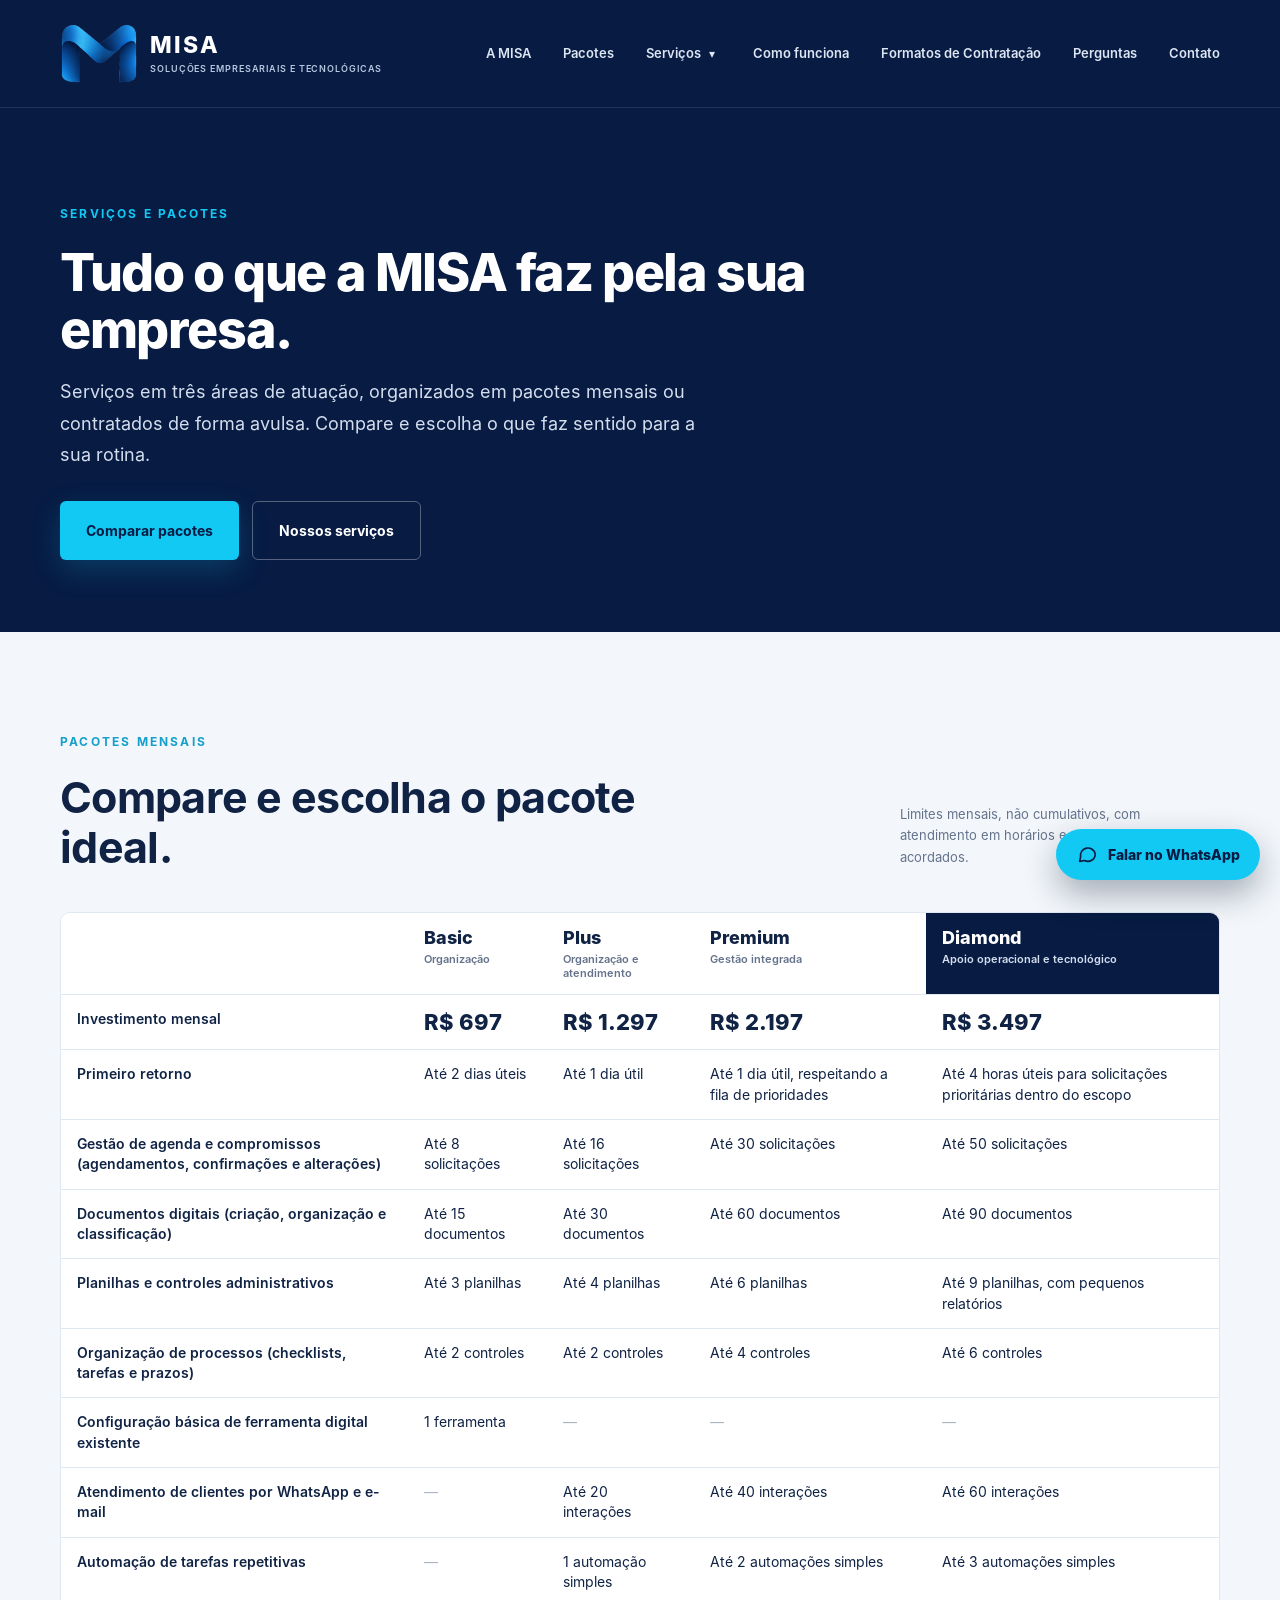
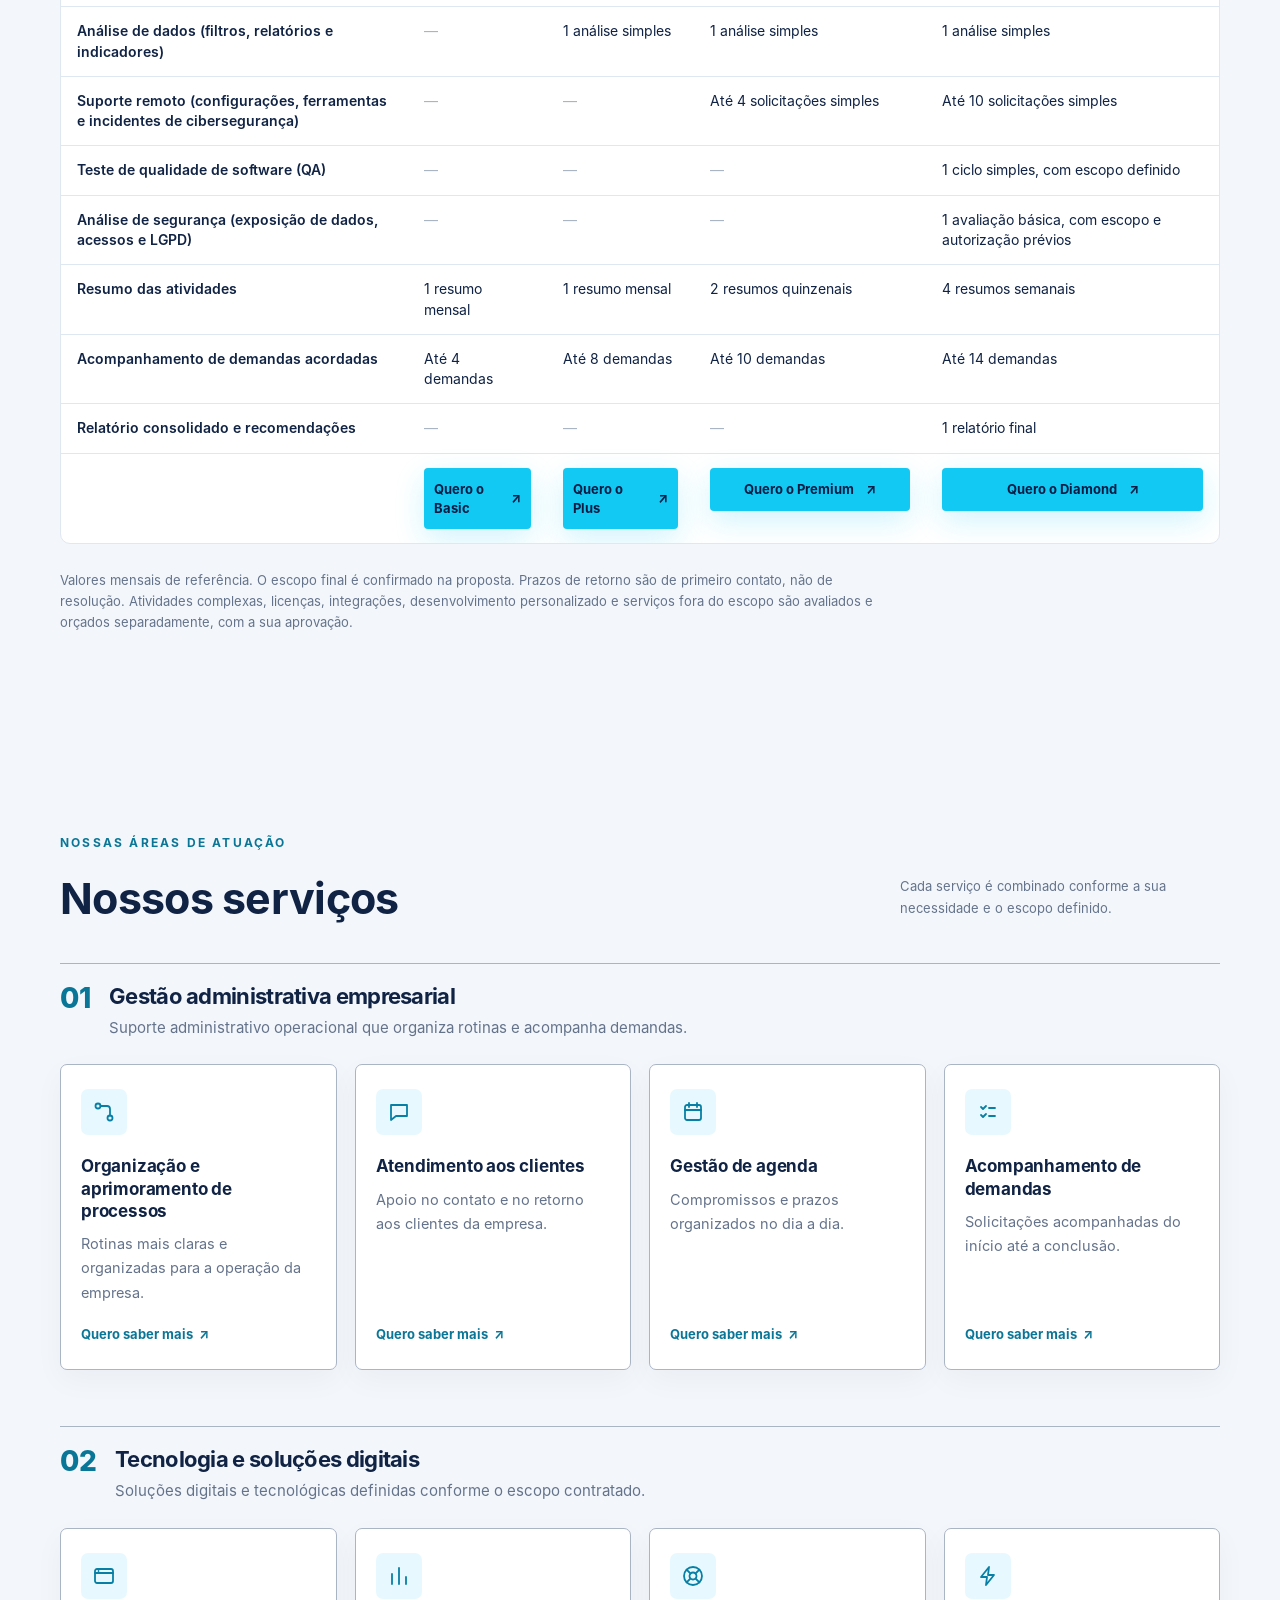
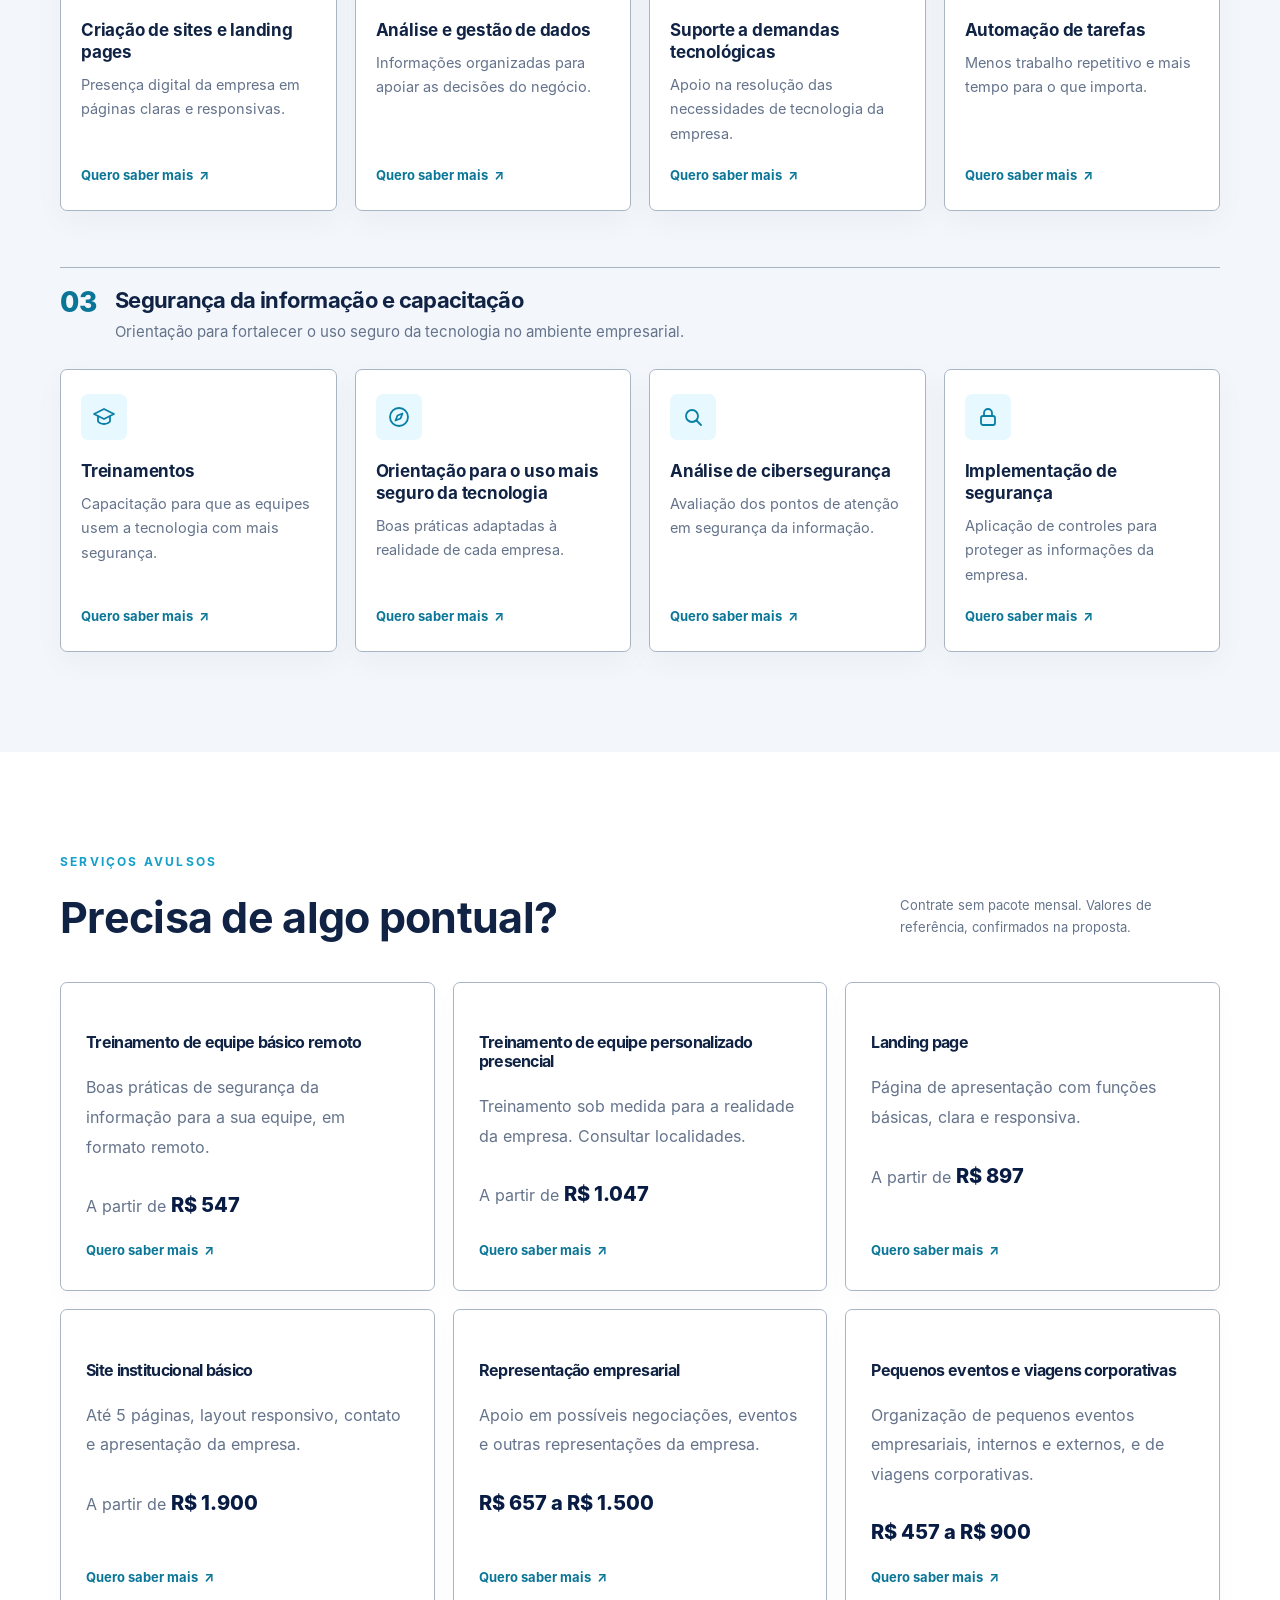
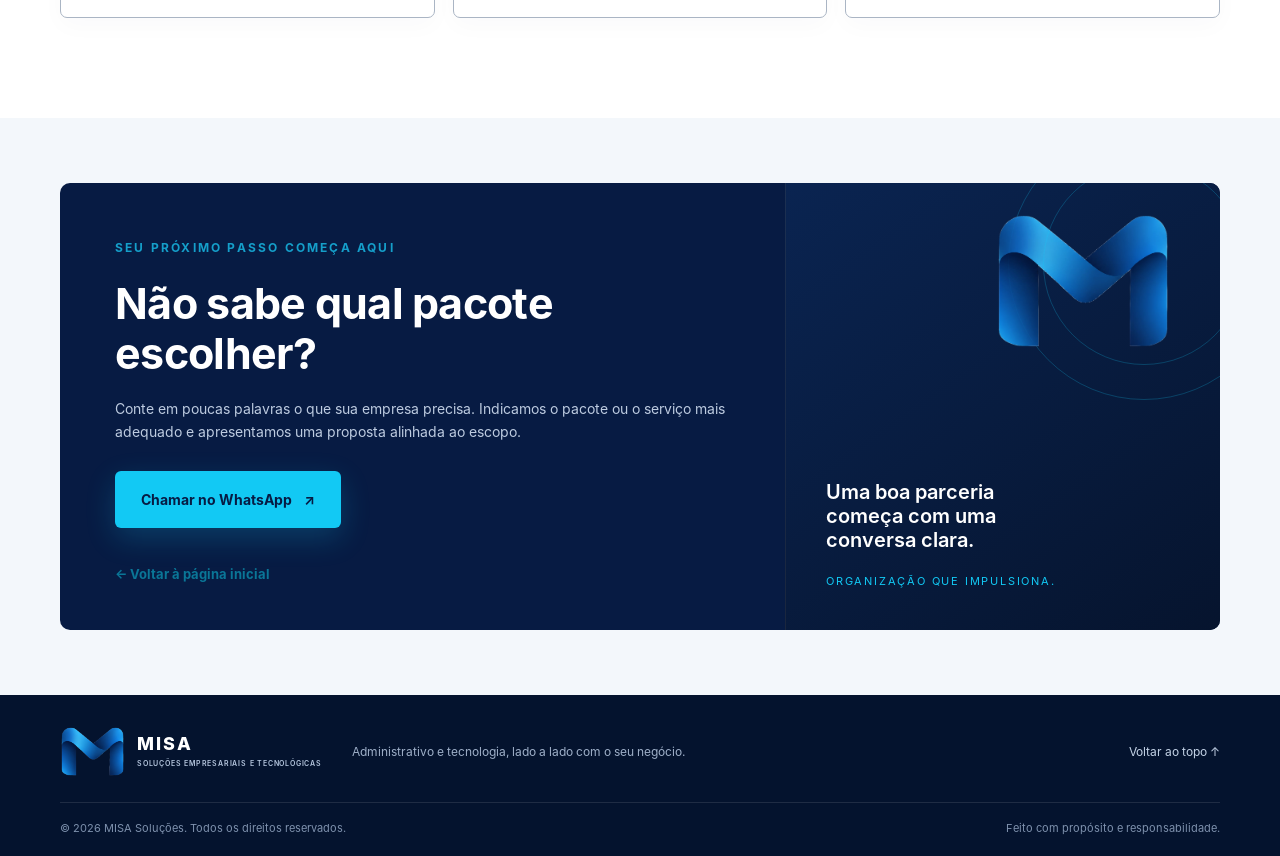
==== commit a2afd758: "Add files via upload" ====
--- a/servicos.html
+++ b/servicos.html
@@ -6,14 +6,14 @@
   <meta name="viewport" content="width=device-width, initial-scale=1">
   <meta name="theme-color" content="#071B43">
   <title>Serviços e pacotes | MISA Soluções</title>
-  <meta name="description" content="Conheça os 12 serviços da MISA em gestão administrativa, tecnologia e segurança da informação, compare os pacotes Basic, Plus, Premium e Diamond e veja os serviços avulsos.">
+  <meta name="description" content="Conheça os serviços da MISA em gestão administrativa, tecnologia e segurança da informação, compare os pacotes Basic, Plus, Premium e Diamond e veja os serviços avulsos.">
   <meta name="robots" content="index, follow, max-image-preview:large">
   <meta name="referrer" content="strict-origin-when-cross-origin">
   <meta property="og:type" content="website">
   <meta property="og:locale" content="pt_br">
   <meta property="og:site_name" content="MISA Soluções">
   <meta property="og:title" content="Serviços e pacotes | MISA Soluções">
-  <meta property="og:description" content="Conheça os 12 serviços da MISA em gestão administrativa, tecnologia e segurança da informação, compare os pacotes Basic, Plus, Premium e Diamond e veja os serviços avulsos.">
+  <meta property="og:description" content="Conheça os serviços da MISA em gestão administrativa, tecnologia e segurança da informação, compare os pacotes Basic, Plus, Premium e Diamond e veja os serviços avulsos.">
   <meta name="twitter:card" content="summary">
   <!-- CSP inicial para pré-visualização local; configure os mesmos controles (incluindo frame-ancestors) como cabeçalhos HTTP na hospedagem. -->
   <meta http-equiv="Content-Security-Policy" content="default-src 'self'; base-uri 'self'; object-src 'none'; form-action 'none'; upgrade-insecure-requests; img-src 'self'; style-src 'self'; script-src 'self'; connect-src 'self';">
@@ -166,9 +166,22 @@
       </button>
       <nav id="nav-principal" class="nav" aria-label="Navegação principal">
         <a href="index.html#sobre">A MISA</a>
-        <a href="#pacotes">Pacotes</a>
-        <a href="#servicos">Serviços</a>
-        <a href="#avulsos">Extras</a>
+        <a href="index.html#servicos">Pacotes</a>
+        <div class="nav-item has-sub">
+          <a href="servicos.html#servicos">Serviços</a>
+          <button class="sub-toggle" type="button" aria-expanded="false" aria-controls="submenu-servicos"><span class="sr-only">Abrir submenu de serviços</span><span aria-hidden="true">▾</span></button>
+          <ul class="submenu" id="submenu-servicos">
+            <li><a href="servicos.html#servicos">Todos os serviços</a></li>
+            <li><a href="servicos.html#gestao">Gestão administrativa</a></li>
+            <li><a href="servicos.html#tecnologia">Tecnologia e soluções digitais</a></li>
+            <li><a href="servicos.html#seguranca">Segurança e capacitação</a></li>
+            <li><a href="servicos.html#pacotes">Comparar pacotes</a></li>
+            <li><a href="servicos.html#avulsos">Serviços avulsos</a></li>
+          </ul>
+        </div>
+        <a href="index.html#processo">Como funciona</a>
+        <a href="index.html#formatos-de-contratacao">Formatos de Contratação</a>
+        <a href="index.html#perguntas">Perguntas</a>
         <a href="index.html#contato">Contato</a>
       </nav>
     </div>
@@ -179,10 +192,10 @@
       <div class="container">
         <p class="eyebrow">SERVIÇOS E PACOTES</p>
         <h1>Tudo o que a MISA faz pela sua empresa.</h1>
-        <p class="hero-lead">Doze serviços em três áreas de atuação, organizados em pacotes mensais ou contratados de forma avulsa. Compare e escolha o que faz sentido para a sua rotina.</p>
+        <p class="hero-lead">Serviços em três áreas de atuação, organizados em pacotes mensais ou contratados de forma avulsa. Compare e escolha o que faz sentido para a sua rotina.</p>
         <div class="hero-actions">
           <a class="button button-primary button-lg" href="#pacotes">Comparar pacotes</a>
-          <a class="button button-ghost button-lg" href="#servicos">Ver os 12 serviços</a>
+          <a class="button button-ghost button-lg" href="#servicos">Nossos serviços</a>
         </div>
       </div>
     </section>
@@ -221,7 +234,7 @@
 
     <section class="section services" id="servicos">
       <div class="container">
-        <div class="section-heading"><div><p class="eyebrow">NOSSAS ÁREAS DE ATUAÇÃO</p><h2>Os 12 serviços da MISA.</h2></div><p>Cada serviço é combinado conforme a sua necessidade e o escopo definido.</p></div>
+        <div class="section-heading"><div><p class="eyebrow">NOSSAS ÁREAS DE ATUAÇÃO</p><h2>Nossos serviços</h2></div><p>Cada serviço é combinado conforme a sua necessidade e o escopo definido.</p></div>
         <div class="service-group" id="gestao">
           <div class="service-group-head"><span class="service-group-num" aria-hidden="true">01</span><div><h3>Gestão administrativa empresarial</h3><p>Suporte administrativo operacional que organiza rotinas e acompanha demandas.</p></div></div>
           <div class="service-grid">
--- a/styles.css
+++ b/styles.css
@@ -1908,7 +1908,7 @@
 
 /* menu recolhido até 1100px (nav com 5 itens + CTA) */
 
-@media(max-width:1100px) {
+@media(max-width:1180px) {
 
   .menu-toggle {
     display: block
@@ -2297,7 +2297,7 @@
   margin: 22px 0 0
 }
 
-@media (max-width:1100px) {
+@media (max-width:1180px) {
   .plan-grid {
     grid-template-columns: repeat(2,1fr)
   }
@@ -2320,3 +2320,119 @@
     font-size: 30px
   }
 }
+
+/* Submenu de serviços e formatos em duas colunas */
+
+.nav-item {
+  position: relative;
+  display: flex;
+  align-items: center;
+  gap: 2px
+}
+
+.sub-toggle {
+  background: none;
+  border: 0;
+  padding: 6px 6px;
+  color: #dce5f2;
+  font-size: 12px;
+  cursor: pointer;
+  line-height: 1
+}
+
+.sub-toggle:hover,.sub-toggle:focus-visible {
+  color: var(--cyan)
+}
+
+.sub-toggle[aria-expanded="true"] {
+  transform: rotate(180deg)
+}
+
+.submenu {
+  list-style: none;
+  margin: 0;
+  padding: 8px;
+  position: absolute;
+  top: 100%;
+  left: -14px;
+  min-width: 270px;
+  display: flex;
+  flex-direction: column;
+  gap: 2px;
+  background: var(--navy);
+  border: 1px solid #ffffff24;
+  border-radius: 8px;
+  box-shadow: 0 18px 40px #071b4366;
+  opacity: 0;
+  visibility: hidden;
+  transform: translateY(6px);
+  transition: opacity .18s ease,transform .18s ease,visibility .18s
+}
+
+.has-sub:hover .submenu,.has-sub:focus-within .submenu,.has-sub.is-open .submenu {
+  opacity: 1;
+  visibility: visible;
+  transform: none
+}
+
+.submenu a {
+  display: block;
+  padding: 10px 12px;
+  border-radius: 5px;
+  white-space: nowrap
+}
+
+.submenu a:hover,.submenu a:focus-visible {
+  background: #ffffff12;
+  transform: none
+}
+
+.format-grid {
+  grid-template-columns: repeat(2,minmax(0,1fr))
+}
+
+@media (max-width:1180px) {
+  .nav-item {
+    flex-wrap: wrap
+  }
+
+  .nav-item>a {
+    flex: 1
+  }
+
+  .sub-toggle {
+    padding: 8px 12px;
+    font-size: 14px
+  }
+
+  .submenu {
+    position: static;
+    display: none;
+    flex-basis: 100%;
+    min-width: 0;
+    opacity: 1;
+    visibility: visible;
+    transform: none;
+    box-shadow: none;
+    background: #ffffff0d;
+    margin-top: 6px
+  }
+
+  .has-sub:hover .submenu,.has-sub:focus-within .submenu {
+    display: none
+  }
+
+  .has-sub.is-open .submenu {
+    display: flex
+  }
+
+  .submenu a {
+    white-space: normal
+  }
+}
+
+@media (max-width:640px) {
+  .format-grid {
+    grid-template-columns: 1fr
+  }
+}
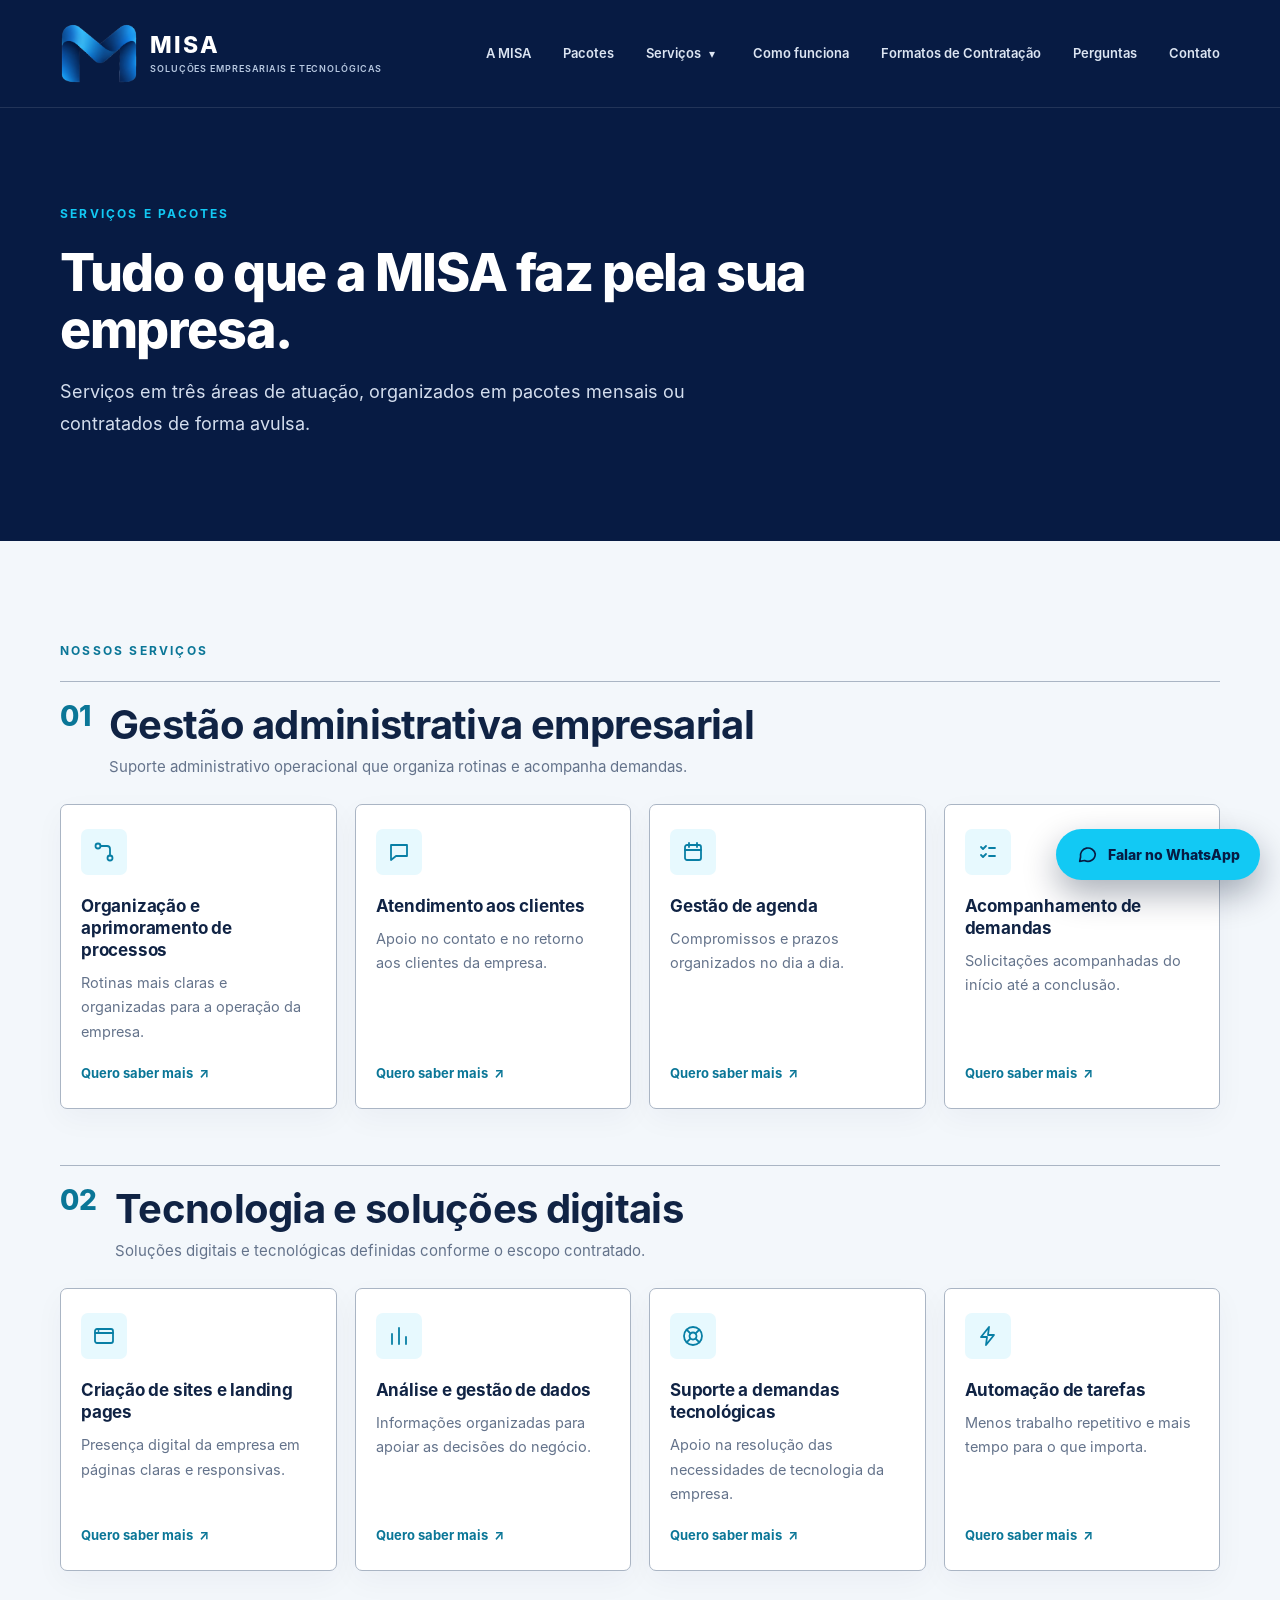
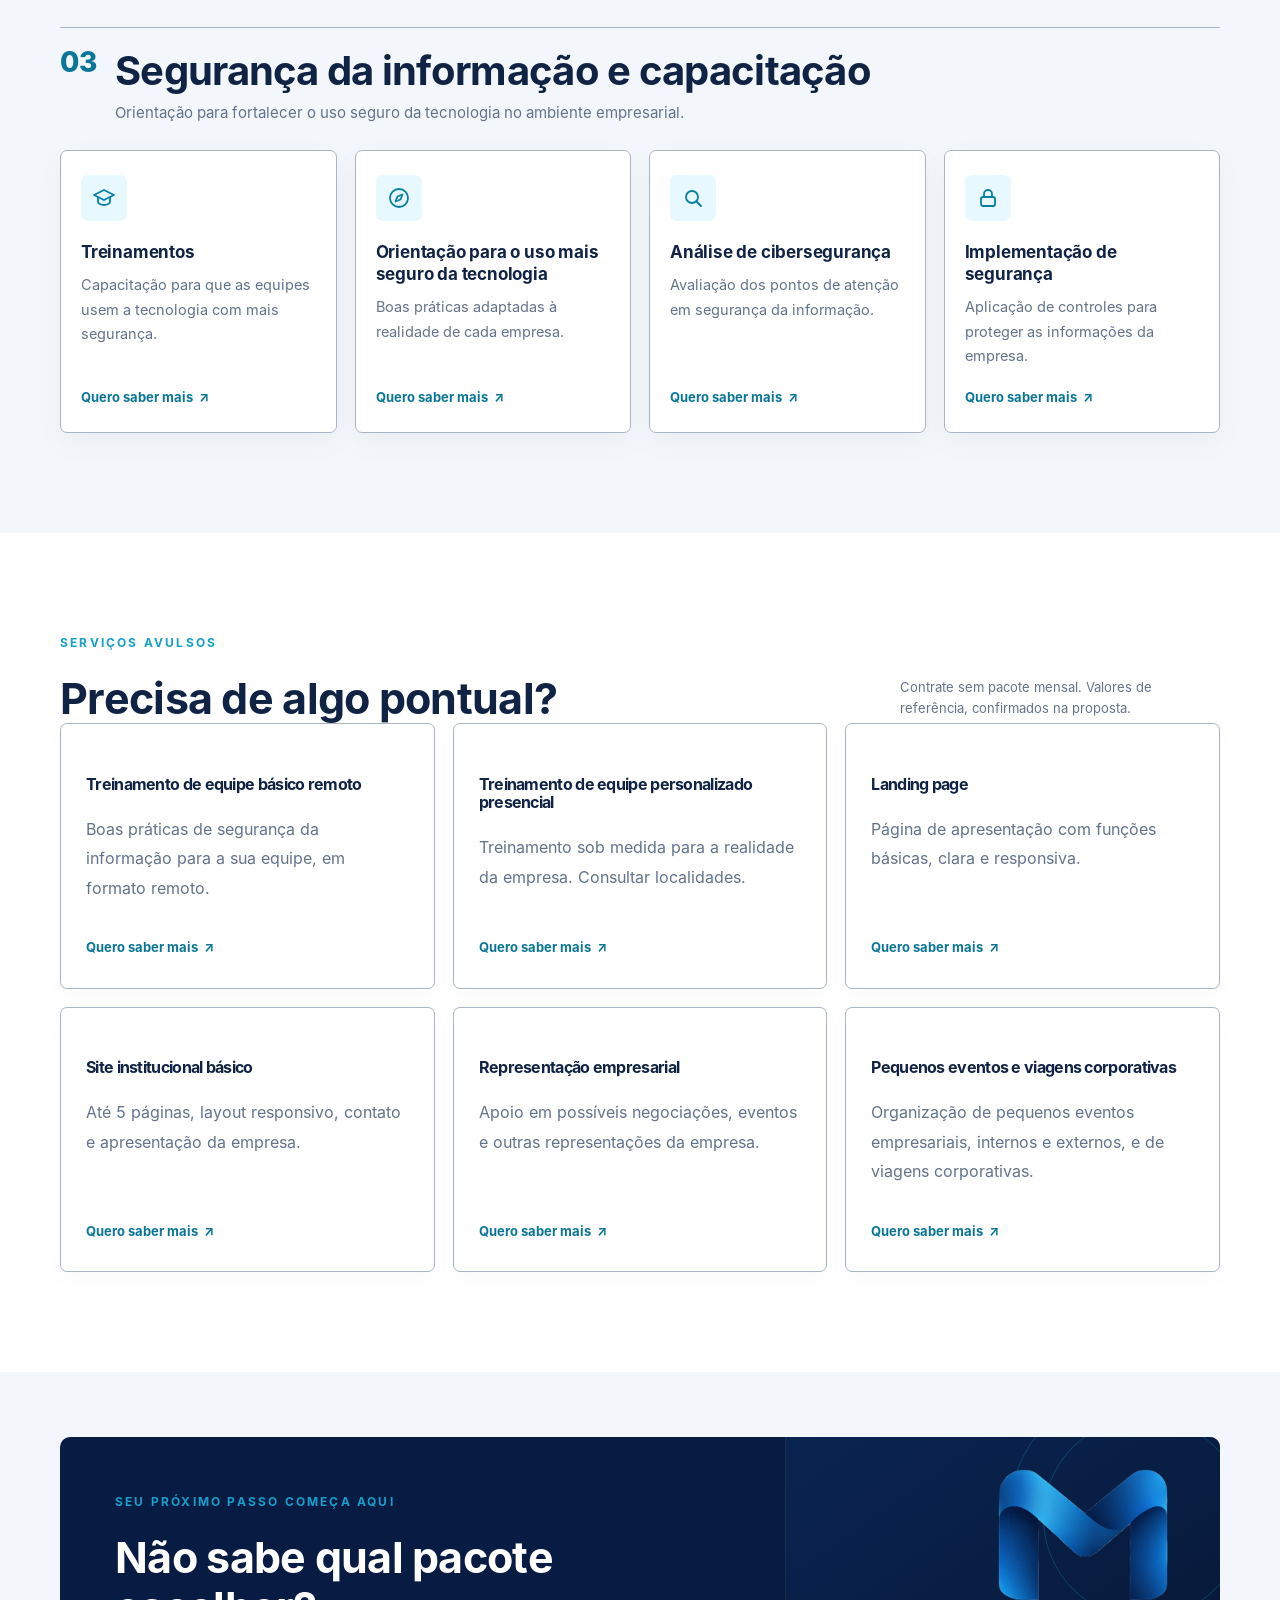
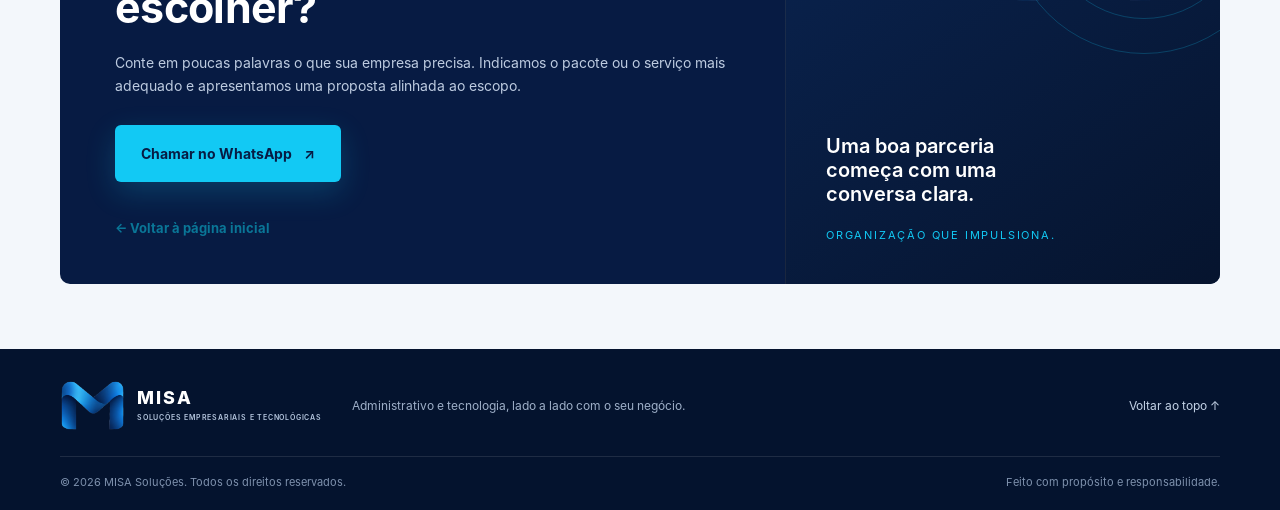
==== commit 0975b548: "Add files via upload" ====
--- a/servicos.html
+++ b/servicos.html
@@ -6,16 +6,16 @@
   <meta name="viewport" content="width=device-width, initial-scale=1">
   <meta name="theme-color" content="#071B43">
   <title>Serviços e pacotes | MISA Soluções</title>
-  <meta name="description" content="Conheça os serviços da MISA em gestão administrativa, tecnologia e segurança da informação, compare os pacotes Basic, Plus, Premium e Diamond e veja os serviços avulsos.">
+  <meta name="description" content="Conheça os serviços da MISA em gestão administrativa, tecnologia e segurança da informação.">
   <meta name="robots" content="index, follow, max-image-preview:large">
   <meta name="referrer" content="strict-origin-when-cross-origin">
   <meta property="og:type" content="website">
   <meta property="og:locale" content="pt_br">
   <meta property="og:site_name" content="MISA Soluções">
   <meta property="og:title" content="Serviços e pacotes | MISA Soluções">
-  <meta property="og:description" content="Conheça os serviços da MISA em gestão administrativa, tecnologia e segurança da informação, compare os pacotes Basic, Plus, Premium e Diamond e veja os serviços avulsos.">
+  <meta property="og:description" content="Conheça os serviços da MISA em gestão administrativa, tecnologia e segurança da informação.">
   <meta name="twitter:card" content="summary">
-  <!-- CSP inicial para pré-visualização local; configure os mesmos controles (incluindo frame-ancestors) como cabeçalhos HTTP na hospedagem. -->
+  <!-- CSP inicial para pré-visualização local; configurar os mesmos controles (incluindo frame-ancestors) como cabeçalhos HTTP na hospedagem. -->
   <meta http-equiv="Content-Security-Policy" content="default-src 'self'; base-uri 'self'; object-src 'none'; form-action 'none'; upgrade-insecure-requests; img-src 'self'; style-src 'self'; script-src 'self'; connect-src 'self';">
   <link rel="icon" type="image/png" href="img/M-cortado.png">
   <link rel="preload" href="fonts/inter-400.woff2" as="font" type="font/woff2" crossorigin>
@@ -192,15 +192,15 @@
       <div class="container">
         <p class="eyebrow">SERVIÇOS E PACOTES</p>
         <h1>Tudo o que a MISA faz pela sua empresa.</h1>
-        <p class="hero-lead">Serviços em três áreas de atuação, organizados em pacotes mensais ou contratados de forma avulsa. Compare e escolha o que faz sentido para a sua rotina.</p>
+        <p class="hero-lead">Serviços em três áreas de atuação, organizados em pacotes mensais ou contratados de forma avulsa.</p>
         <div class="hero-actions">
-          <a class="button button-primary button-lg" href="#pacotes">Comparar pacotes</a>
-          <a class="button button-ghost button-lg" href="#servicos">Nossos serviços</a>
+          <!-- a class="button button-primary button-lg" href="#pacotes">Comparar pacotes</a>
+          <a class="button button-ghost button-lg" href="#servicos">Nossos serviços</a-->
         </div>
       </div>
     </section>
 
-    <section class="section plans-compare" id="pacotes">
+    <!--section class="section plans-compare" id="pacotes">
       <div class="container">
         <div class="section-heading"><div><p class="eyebrow">PACOTES MENSAIS</p><h2>Compare e escolha o pacote ideal.</h2></div><p>Limites mensais, não cumulativos, com atendimento em horários e canais previamente acordados.</p></div>
         <div class="table-wrap" role="region" aria-label="Comparação dos pacotes (role para o lado em telas pequenas)" tabindex="0">
@@ -208,7 +208,7 @@
             <caption class="sr-only">Comparação dos pacotes mensais Basic, Plus, Premium e Diamond</caption>
             <thead><tr><th scope="col"><span class="sr-only">Item</span></th><th scope="col">Basic<small>Organização</small></th><th scope="col">Plus<small>Organização e atendimento</small></th><th scope="col">Premium<small>Gestão integrada</small></th><th scope="col" class="is-top">Diamond<small>Apoio operacional e tecnológico</small></th></tr></thead>
             <tbody>
-              <tr class="row-price"><th scope="row">Investimento mensal</th><td><b>R$ 697</b></td><td><b>R$ 1.297</b></td><td><b>R$ 2.197</b></td><td><b>R$ 3.497</b></td></tr>
+              <tr class="row-price"><th scope="row">Investimento mensal</th><td><b data-preco="pacotes.basic">Consulte</b></td><td><b data-preco="pacotes.plus">Consulte</b></td><td><b data-preco="pacotes.premium">Consulte</b></td><td><b data-preco="pacotes.diamond">Consulte</b></td></tr>
               <tr><th scope="row">Primeiro retorno</th><td>Até 2 dias úteis</td><td>Até 1 dia útil</td><td>Até 1 dia útil, respeitando a fila de prioridades</td><td>Até 4 horas úteis para solicitações prioritárias dentro do escopo</td></tr>
               <tr><th scope="row">Gestão de agenda e compromissos (agendamentos, confirmações e alterações)</th><td>Até 8 solicitações</td><td>Até 16 solicitações</td><td>Até 30 solicitações</td><td>Até 50 solicitações</td></tr>
               <tr><th scope="row">Documentos digitais (criação, organização e classificação)</th><td>Até 15 documentos</td><td>Até 30 documentos</td><td>Até 60 documentos</td><td>Até 90 documentos</td></tr>
@@ -230,11 +230,11 @@
         </div>
         <p class="plan-note">Valores mensais de referência. O escopo final é confirmado na proposta. Prazos de retorno são de primeiro contato, não de resolução. Atividades complexas, licenças, integrações, desenvolvimento personalizado e serviços fora do escopo são avaliados e orçados separadamente, com a sua aprovação.</p>
       </div>
-    </section>
+    </section-->
 
     <section class="section services" id="servicos">
       <div class="container">
-        <div class="section-heading"><div><p class="eyebrow">NOSSAS ÁREAS DE ATUAÇÃO</p><h2>Nossos serviços</h2></div><p>Cada serviço é combinado conforme a sua necessidade e o escopo definido.</p></div>
+        <div class="section-heading"><div><p class="eyebrow">NOSSOS SERVIÇOS</p></div></div>
         <div class="service-group" id="gestao">
           <div class="service-group-head"><span class="service-group-num" aria-hidden="true">01</span><div><h3>Gestão administrativa empresarial</h3><p>Suporte administrativo operacional que organiza rotinas e acompanha demandas.</p></div></div>
           <div class="service-grid">
@@ -268,13 +268,14 @@
     <section class="section extras" id="avulsos">
       <div class="container">
         <div class="section-heading"><div><p class="eyebrow">SERVIÇOS AVULSOS</p><h2>Precisa de algo pontual?</h2></div><p>Contrate sem pacote mensal. Valores de referência, confirmados na proposta.</p></div>
+        <!-- PREÇOS DOS AVULSOS: valores ficam em data/precos.json. Para voltar a exibir, remova os marcadores de comentário em volta de cada linha class="extra-price" abaixo. -->
         <div class="service-grid extras-grid">
-          <article class="service-card extra-card"><h4>Treinamento de equipe básico remoto</h4><p>Boas práticas de segurança da informação para a sua equipe, em formato remoto.</p><p class="extra-price"><span>A partir de</span> <b>R$ 547</b></p><a class="card-link" href="https://wa.me/5551991355704?text=Ol%C3%A1%21%20Vim%20pelo%20site%20da%20MISA%20e%20quero%20saber%20mais%20sobre%3A%20treinamento%20b%C3%A1sico%20remoto%20de%20equipe." target="_blank" rel="noopener noreferrer">Quero saber mais <span aria-hidden="true">↗</span><span class="sr-only"> sobre treinamento básico remoto de equipe (abre em nova aba)</span></a></article>
-          <article class="service-card extra-card"><h4>Treinamento de equipe personalizado presencial</h4><p>Treinamento sob medida para a realidade da empresa. Consultar localidades.</p><p class="extra-price"><span>A partir de</span> <b>R$ 1.047</b></p><a class="card-link" href="https://wa.me/5551991355704?text=Ol%C3%A1%21%20Vim%20pelo%20site%20da%20MISA%20e%20quero%20saber%20mais%20sobre%3A%20treinamento%20personalizado%20presencial." target="_blank" rel="noopener noreferrer">Quero saber mais <span aria-hidden="true">↗</span><span class="sr-only"> sobre treinamento personalizado presencial (abre em nova aba)</span></a></article>
-          <article class="service-card extra-card"><h4>Landing page</h4><p>Página de apresentação com funções básicas, clara e responsiva.</p><p class="extra-price"><span>A partir de</span> <b>R$ 897</b></p><a class="card-link" href="https://wa.me/5551991355704?text=Ol%C3%A1%21%20Vim%20pelo%20site%20da%20MISA%20e%20quero%20saber%20mais%20sobre%3A%20cria%C3%A7%C3%A3o%20de%20landing%20page." target="_blank" rel="noopener noreferrer">Quero saber mais <span aria-hidden="true">↗</span><span class="sr-only"> sobre criação de landing page (abre em nova aba)</span></a></article>
-          <article class="service-card extra-card"><h4>Site institucional básico</h4><p>Até 5 páginas, layout responsivo, contato e apresentação da empresa.</p><p class="extra-price"><span>A partir de</span> <b>R$ 1.900</b></p><a class="card-link" href="https://wa.me/5551991355704?text=Ol%C3%A1%21%20Vim%20pelo%20site%20da%20MISA%20e%20quero%20saber%20mais%20sobre%3A%20site%20institucional%20b%C3%A1sico." target="_blank" rel="noopener noreferrer">Quero saber mais <span aria-hidden="true">↗</span><span class="sr-only"> sobre site institucional básico (abre em nova aba)</span></a></article>
-          <article class="service-card extra-card"><h4>Representação empresarial</h4><p>Apoio em possíveis negociações, eventos e outras representações da empresa.</p><p class="extra-price"><b>R$ 657 a R$ 1.500</b></p><a class="card-link" href="https://wa.me/5551991355704?text=Ol%C3%A1%21%20Vim%20pelo%20site%20da%20MISA%20e%20quero%20saber%20mais%20sobre%3A%20representa%C3%A7%C3%A3o%20empresarial." target="_blank" rel="noopener noreferrer">Quero saber mais <span aria-hidden="true">↗</span><span class="sr-only"> sobre representação empresarial (abre em nova aba)</span></a></article>
-          <article class="service-card extra-card"><h4>Pequenos eventos e viagens corporativas</h4><p>Organização de pequenos eventos empresariais, internos e externos, e de viagens corporativas.</p><p class="extra-price"><b>R$ 457 a R$ 900</b></p><a class="card-link" href="https://wa.me/5551991355704?text=Ol%C3%A1%21%20Vim%20pelo%20site%20da%20MISA%20e%20quero%20saber%20mais%20sobre%3A%20organiza%C3%A7%C3%A3o%20de%20eventos%20e%20viagens%20corporativas." target="_blank" rel="noopener noreferrer">Quero saber mais <span aria-hidden="true">↗</span><span class="sr-only"> sobre organização de eventos e viagens corporativas (abre em nova aba)</span></a></article>
+          <article class="service-card extra-card"><h4>Treinamento de equipe básico remoto</h4><p>Boas práticas de segurança da informação para a sua equipe, em formato remoto.</p><!-- <p class="extra-price"><span>A partir de</span> <b data-preco="avulsos.treinamento-basico-remoto">Consulte</b></p> --><a class="card-link" href="https://wa.me/5551991355704?text=Ol%C3%A1%21%20Vim%20pelo%20site%20da%20MISA%20e%20quero%20saber%20mais%20sobre%3A%20treinamento%20b%C3%A1sico%20remoto%20de%20equipe." target="_blank" rel="noopener noreferrer">Quero saber mais <span aria-hidden="true">↗</span><span class="sr-only"> sobre treinamento básico remoto de equipe (abre em nova aba)</span></a></article>
+          <article class="service-card extra-card"><h4>Treinamento de equipe personalizado presencial</h4><p>Treinamento sob medida para a realidade da empresa. Consultar localidades.</p><!-- <p class="extra-price"><span>A partir de</span> <b data-preco="avulsos.treinamento-personalizado">Consulte</b></p> --><a class="card-link" href="https://wa.me/5551991355704?text=Ol%C3%A1%21%20Vim%20pelo%20site%20da%20MISA%20e%20quero%20saber%20mais%20sobre%3A%20treinamento%20personalizado%20presencial." target="_blank" rel="noopener noreferrer">Quero saber mais <span aria-hidden="true">↗</span><span class="sr-only"> sobre treinamento personalizado presencial (abre em nova aba)</span></a></article>
+          <article class="service-card extra-card"><h4>Landing page</h4><p>Página de apresentação com funções básicas, clara e responsiva.</p><!-- <p class="extra-price"><span>A partir de</span> <b data-preco="avulsos.landing-page">Consulte</b></p> --><a class="card-link" href="https://wa.me/5551991355704?text=Ol%C3%A1%21%20Vim%20pelo%20site%20da%20MISA%20e%20quero%20saber%20mais%20sobre%3A%20cria%C3%A7%C3%A3o%20de%20landing%20page." target="_blank" rel="noopener noreferrer">Quero saber mais <span aria-hidden="true">↗</span><span class="sr-only"> sobre criação de landing page (abre em nova aba)</span></a></article>
+          <article class="service-card extra-card"><h4>Site institucional básico</h4><p>Até 5 páginas, layout responsivo, contato e apresentação da empresa.</p><!-- <p class="extra-price"><span>A partir de</span> <b data-preco="avulsos.site-institucional-basico">Consulte</b></p> --><a class="card-link" href="https://wa.me/5551991355704?text=Ol%C3%A1%21%20Vim%20pelo%20site%20da%20MISA%20e%20quero%20saber%20mais%20sobre%3A%20site%20institucional%20b%C3%A1sico." target="_blank" rel="noopener noreferrer">Quero saber mais <span aria-hidden="true">↗</span><span class="sr-only"> sobre site institucional básico (abre em nova aba)</span></a></article>
+          <article class="service-card extra-card"><h4>Representação empresarial</h4><p>Apoio em possíveis negociações, eventos e outras representações da empresa.</p><!-- <p class="extra-price"><b data-preco="avulsos.representacao-empresarial">Consulte</b></p> --><a class="card-link" href="https://wa.me/5551991355704?text=Ol%C3%A1%21%20Vim%20pelo%20site%20da%20MISA%20e%20quero%20saber%20mais%20sobre%3A%20representa%C3%A7%C3%A3o%20empresarial." target="_blank" rel="noopener noreferrer">Quero saber mais <span aria-hidden="true">↗</span><span class="sr-only"> sobre representação empresarial (abre em nova aba)</span></a></article>
+          <article class="service-card extra-card"><h4>Pequenos eventos e viagens corporativas</h4><p>Organização de pequenos eventos empresariais, internos e externos, e de viagens corporativas.</p><!-- <p class="extra-price"><b data-preco="avulsos.eventos-viagens-corporativas">Consulte</b></p> --><a class="card-link" href="https://wa.me/5551991355704?text=Ol%C3%A1%21%20Vim%20pelo%20site%20da%20MISA%20e%20quero%20saber%20mais%20sobre%3A%20organiza%C3%A7%C3%A3o%20de%20eventos%20e%20viagens%20corporativas." target="_blank" rel="noopener noreferrer">Quero saber mais <span aria-hidden="true">↗</span><span class="sr-only"> sobre organização de eventos e viagens corporativas (abre em nova aba)</span></a></article>
         </div>
       </div>
     </section>
--- a/styles.css
+++ b/styles.css
@@ -596,7 +596,7 @@
   justify-content: space-between;
   align-items: flex-end;
   gap: 40px;
-  margin-bottom: 40px
+  margin-bottom: 0px
 }
 
 .section-heading h2 {
@@ -1521,7 +1521,7 @@
 }
 
 .service-group-head h3 {
-  font-size: 22px;
+  font-size: 40px;
   margin-bottom: 6px
 }
 
